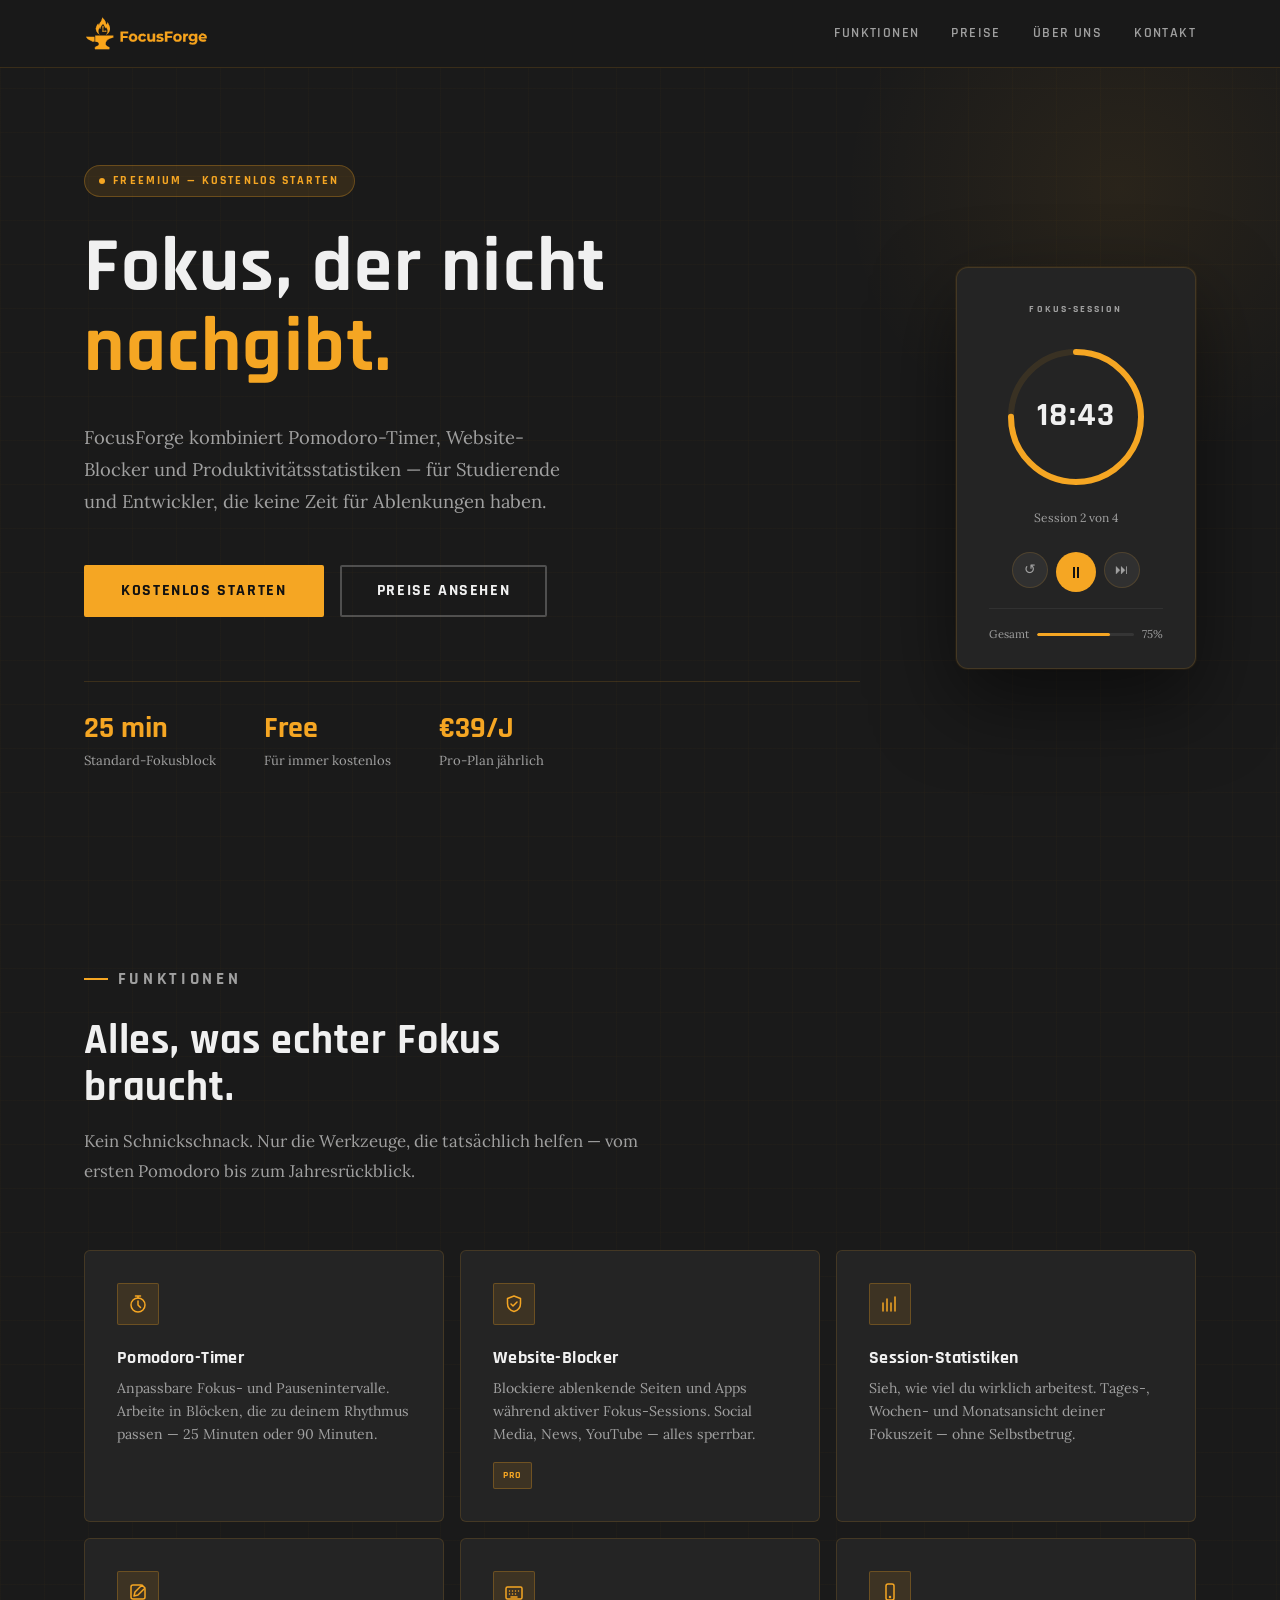
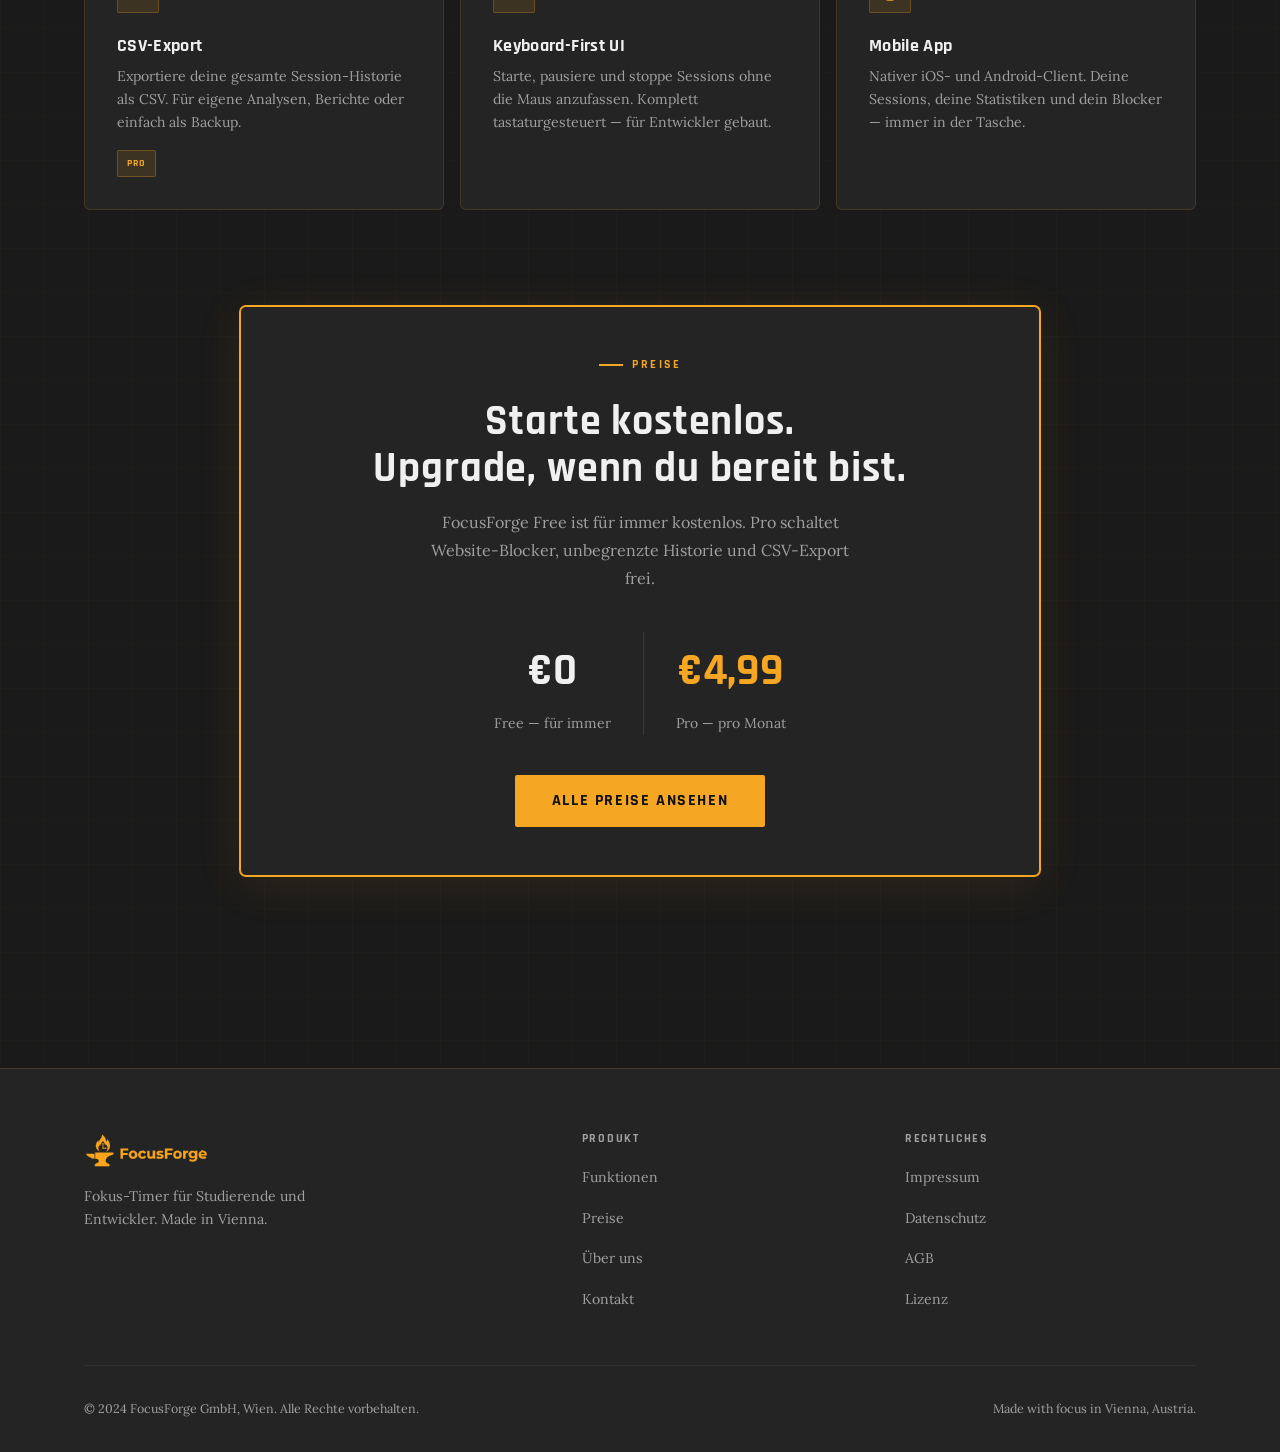
==== index.html @ 2fa8377b "Add contact page, license terms, and pricing page; implement main JavaScript functionality for navig" ====
<!DOCTYPE html>
<html lang="de">
<head>
  <meta charset="UTF-8">
  <meta name="viewport" content="width=device-width, initial-scale=1.0">
  <title>FocusForge — Fokus-Timer für Studierende &amp; Entwickler</title>
  <meta name="description" content="FocusForge ist der Pomodoro-Timer mit Website-Blocker für Studierende und Entwickler. Kostenlos starten, Pro ab €4,99/Monat.">
  <link rel="icon" href="assets/bildmarke.svg" type="image/svg+xml">
  <link rel="preconnect" href="https://fonts.googleapis.com">
  <link rel="preconnect" href="https://fonts.gstatic.com" crossorigin>
  <link href="https://fonts.googleapis.com/css2?family=Lora:ital,wght@0,400;0,600;1,400&family=Rajdhani:wght@400;500;600;700&display=swap" rel="stylesheet">
  <link rel="stylesheet" href="css/styles.css">
</head>
<body>

<a href="#main-content" class="skip-link">Zum Hauptinhalt springen</a>

<header class="site-header" role="banner">
  <div class="container">
    <nav class="nav-inner" aria-label="Hauptnavigation">
      <a href="index.html" class="logo" aria-label="FocusForge – Zur Startseite">
        <img src="assets/wortbildmarke.svg" class="logo-wortbild" alt="FocusForge">
      </a>
      <ul class="nav-links" role="list">
        <li><a href="#features">Funktionen</a></li>
        <li><a href="preise.html">Preise</a></li>
        <li><a href="about.html">Über uns</a></li>
        <li><a href="kontakt.html">Kontakt</a></li>
      </ul>
      <a href="preise.html" class="btn btn-primary btn-sm nav-cta" style="display:none;" aria-label="Preise ansehen">Preise</a>
      <button class="nav-toggle" aria-expanded="false" aria-controls="mobile-nav" aria-label="Menü öffnen">
        <span></span><span></span><span></span>
      </button>
    </nav>
  </div>
</header>

<nav class="nav-mobile" id="mobile-nav" aria-label="Mobile Navigation">
  <ul role="list">
    <li><a href="#features">Funktionen</a></li>
    <li><a href="preise.html">Preise</a></li>
    <li><a href="about.html">Über uns</a></li>
    <li><a href="kontakt.html">Kontakt</a></li>
    <li><a href="impressum.html">Impressum</a></li>
  </ul>
</nav>

<main id="main-content">

  <!-- ── HERO ───────────────────────────────────────── -->
  <section class="hero" aria-labelledby="hero-heading">
    <div class="container">
      <div class="hero-inner">
        <div class="hero-text">
          <div class="hero-pill fade-up">
            <span class="hero-pill-dot" aria-hidden="true"></span>
            Freemium — Kostenlos starten
          </div>
          <h1 id="hero-heading" class="hero-title fade-up delay-1">
            Fokus, der nicht<br><em>nachgibt.</em>
          </h1>
          <p class="hero-subtitle fade-up delay-2">
            FocusForge kombiniert Pomodoro-Timer, Website-Blocker und Produktivitätsstatistiken — für Studierende und Entwickler, die keine Zeit für Ablenkungen haben.
          </p>
          <div class="hero-ctas fade-up delay-3">
            <a href="preise.html" class="btn btn-primary btn-lg">Kostenlos starten</a>
            <a href="preise.html" class="btn btn-secondary btn-lg">Preise ansehen</a>
          </div>
          <div class="hero-stats fade-up delay-4" aria-label="Produktkennzahlen">
            <div>
              <span class="stat-value">25 min</span>
              <span class="stat-label">Standard-Fokusblock</span>
            </div>
            <div>
              <span class="stat-value">Free</span>
              <span class="stat-label">Für immer kostenlos</span>
            </div>
            <div>
              <span class="stat-value">€39/J</span>
              <span class="stat-label">Pro-Plan jährlich</span>
            </div>
          </div>
        </div>

        <!-- Timer mock -->
        <div class="hero-visual fade-up delay-2" aria-hidden="true">
          <div class="timer-card" role="presentation">
            <div class="timer-session-label">Fokus-Session</div>
            <div class="timer-ring-wrap">
              <svg class="timer-ring" viewBox="0 0 148 148" fill="none" xmlns="http://www.w3.org/2000/svg">
                <circle class="ring-track" cx="74" cy="74" r="65"/>
                <circle class="ring-progress" cx="74" cy="74" r="65"/>
              </svg>
              <div class="timer-time">18:43</div>
            </div>
            <div class="timer-meta">Session 2 von 4</div>
            <div class="timer-controls">
              <div class="timer-btn-mock-sm" title="Zurückspulen">↺</div>
              <div class="timer-btn-mock" title="Pause">⏸</div>
              <div class="timer-btn-mock-sm" title="Überspringen">⏭</div>
            </div>
            <div class="timer-bar">
              <span>Gesamt</span>
              <div class="timer-bar-track"><div class="timer-bar-fill"></div></div>
              <span>75%</span>
            </div>
          </div>
        </div>
      </div>
    </div>
  </section>

  <!-- ── FEATURES ────────────────────────────────────── -->
  <section id="features" aria-labelledby="features-heading">
    <div class="container">
      <div class="features-header">
        <p class="section-label">Funktionen</p>
        <h2 id="features-heading">Alles, was echter Fokus braucht.</h2>
        <p>Kein Schnickschnack. Nur die Werkzeuge, die tatsächlich helfen — vom ersten Pomodoro bis zum Jahresrückblick.</p>
      </div>
      <div class="features-grid">

        <article class="feature-card scroll-fade">
          <div class="feature-icon" aria-hidden="true">
            <svg width="20" height="20" viewBox="0 0 20 20" fill="none" stroke="currentColor" stroke-width="1.5" stroke-linecap="round" stroke-linejoin="round">
              <circle cx="10" cy="11" r="7"/><path d="M10 7v4l2.5 2.5"/><path d="M7.5 2h5M10 2v2"/>
            </svg>
          </div>
          <h3>Pomodoro-Timer</h3>
          <p>Anpassbare Fokus- und Pausenintervalle. Arbeite in Blöcken, die zu deinem Rhythmus passen — 25 Minuten oder 90 Minuten.</p>
        </article>

        <article class="feature-card scroll-fade">
          <div class="feature-icon" aria-hidden="true">
            <svg width="20" height="20" viewBox="0 0 20 20" fill="none" stroke="currentColor" stroke-width="1.5" stroke-linecap="round" stroke-linejoin="round">
              <path d="M10 2l6.5 2.5v5c0 4-3 7-6.5 8-3.5-1-6.5-4-6.5-8V4.5z"/><path d="M7 10l2 2 4-4"/>
            </svg>
          </div>
          <h3>Website-Blocker</h3>
          <p>Blockiere ablenkende Seiten und Apps während aktiver Fokus-Sessions. Social Media, News, YouTube — alles sperrbar.</p>
          <span class="badge">Pro</span>
        </article>

        <article class="feature-card scroll-fade">
          <div class="feature-icon" aria-hidden="true">
            <svg width="20" height="20" viewBox="0 0 20 20" fill="none" stroke="currentColor" stroke-width="1.5" stroke-linecap="round">
              <path d="M3 17V9M7 17V5M11 17V9M15 17V3"/>
            </svg>
          </div>
          <h3>Session-Statistiken</h3>
          <p>Sieh, wie viel du wirklich arbeitest. Tages-, Wochen- und Monatsansicht deiner Fokuszeit — ohne Selbstbetrug.</p>
        </article>

        <article class="feature-card scroll-fade">
          <div class="feature-icon" aria-hidden="true">
            <svg width="20" height="20" viewBox="0 0 20 20" fill="none" stroke="currentColor" stroke-width="1.5" stroke-linecap="round" stroke-linejoin="round">
              <path d="M13 3H5a2 2 0 00-2 2v10a2 2 0 002 2h10a2 2 0 002-2V7"/><path d="M14 3l3 3-7 7-4 1 1-4 7-7"/>
            </svg>
          </div>
          <h3>CSV-Export</h3>
          <p>Exportiere deine gesamte Session-Historie als CSV. Für eigene Analysen, Berichte oder einfach als Backup.</p>
          <span class="badge">Pro</span>
        </article>

        <article class="feature-card scroll-fade">
          <div class="feature-icon" aria-hidden="true">
            <svg width="20" height="20" viewBox="0 0 20 20" fill="none" stroke="currentColor" stroke-width="1.5" stroke-linecap="round" stroke-linejoin="round">
              <rect x="2" y="5" width="16" height="12" rx="1.5"/><path d="M5.5 9h.01M8.5 9h.01M11.5 9h.01M14.5 9h.01M5.5 12h.01M8.5 12h.01M11.5 12h.01M7 15h6"/>
            </svg>
          </div>
          <h3>Keyboard-First UI</h3>
          <p>Starte, pausiere und stoppe Sessions ohne die Maus anzufassen. Komplett tastaturgesteuert — für Entwickler gebaut.</p>
        </article>

        <article class="feature-card scroll-fade">
          <div class="feature-icon" aria-hidden="true">
            <svg width="20" height="20" viewBox="0 0 20 20" fill="none" stroke="currentColor" stroke-width="1.5" stroke-linecap="round">
              <rect x="6" y="2" width="8" height="16" rx="2"/><circle cx="10" cy="15" r="0.5" fill="currentColor"/>
            </svg>
          </div>
          <h3>Mobile App</h3>
          <p>Nativer iOS- und Android-Client. Deine Sessions, deine Statistiken und dein Blocker — immer in der Tasche.</p>
        </article>

      </div>
    </div>
  </section>

  <!-- ── PRICING TEASER ───────────────────────────────── -->
  <section aria-labelledby="pricing-teaser-heading" style="padding-top:0;">
    <div class="container">
      <div class="card card-accent" style="padding: 3rem 2rem; max-width: 800px; margin: 0 auto; text-align: center;">
        <p class="section-label" style="justify-content: center;">Preise</p>
        <h2 id="pricing-teaser-heading">Starte kostenlos.<br>Upgrade, wenn du bereit bist.</h2>
        <p class="text-muted mt-md" style="max-width: 440px; margin-left: auto; margin-right: auto;">
          FocusForge Free ist für immer kostenlos. Pro schaltet Website-Blocker, unbegrenzte Historie und CSV-Export frei.
        </p>
        <div style="display: flex; gap: 2rem; justify-content: center; flex-wrap: wrap; margin: 2.5rem 0;">
          <div>
            <span style="font-family: var(--font-heading); font-size: 2.8rem; font-weight: 700; color: var(--color-text);">€0</span>
            <div class="text-muted text-sm">Free — für immer</div>
          </div>
          <div style="width: 1px; background: var(--color-border);"></div>
          <div>
            <span style="font-family: var(--font-heading); font-size: 2.8rem; font-weight: 700; color: var(--color-accent);">€4,99</span>
            <div class="text-muted text-sm">Pro — pro Monat</div>
          </div>
        </div>
        <a href="preise.html" class="btn btn-primary btn-lg">Alle Preise ansehen</a>
      </div>
    </div>
  </section>

</main>

<footer class="site-footer" role="contentinfo">
  <div class="container">
    <div class="footer-grid">
      <div class="footer-brand">
        <a href="index.html" class="logo" aria-label="FocusForge – Zur Startseite">
          <img src="assets/wortbildmarke.svg" class="logo-wortbild" alt="FocusForge">
        </a>
        <p>Fokus-Timer für Studierende und Entwickler. Made in Vienna.</p>
      </div>
      <div class="footer-col">
        <h3>Produkt</h3>
        <ul>
          <li><a href="#features">Funktionen</a></li>
          <li><a href="preise.html">Preise</a></li>
          <li><a href="about.html">Über uns</a></li>
          <li><a href="kontakt.html">Kontakt</a></li>
        </ul>
      </div>
      <div class="footer-col">
        <h3>Rechtliches</h3>
        <ul>
          <li><a href="impressum.html">Impressum</a></li>
          <li><a href="datenschutz.html">Datenschutz</a></li>
          <li><a href="agb.html">AGB</a></li>
          <li><a href="lizenz.html">Lizenz</a></li>
        </ul>
      </div>
    </div>
    <div class="footer-bottom">
      <span>© 2024 FocusForge GmbH, Wien. Alle Rechte vorbehalten.</span>
      <span lang="en">Made with focus in Vienna, Austria.</span>
    </div>
  </div>
</footer>

<script src="js/main.js"></script>
</body>
</html>
---- css/styles.css ----
/* ========================================
   DESIGN TOKENS
   ======================================== */
:root {
  --color-bg: #1a1a1a;
  --color-surface: #242424;
  --color-surface-raised: #2c2c2c;
  --color-accent: #F5A623;
  --color-accent-dim: rgba(245, 166, 35, 0.12);
  --color-text: #F0F0F0;
  --color-text-muted: #A0A0A0;
  --color-focus: #F5A623;
  --color-border: rgba(245, 166, 35, 0.15);
  --color-border-subtle: rgba(255, 255, 255, 0.06);
  --color-error: #FF5252;
  --color-success: #4CAF50;

  --font-heading: 'Rajdhani', sans-serif;
  --font-body: 'Lora', serif;

  --space-xs: 0.25rem;
  --space-sm: 0.5rem;
  --space-md: 1rem;
  --space-lg: 1.5rem;
  --space-xl: 2rem;
  --space-2xl: 3rem;
  --space-3xl: 4rem;
  --space-4xl: 6rem;

  --radius-sm: 2px;
  --radius-md: 6px;
  --radius-lg: 12px;

  --transition: 0.2s ease;
  --max-width: 1160px;
  --header-height: 68px;
}

/* ========================================
   RESET
   ======================================== */
*, *::before, *::after { box-sizing: border-box; margin: 0; padding: 0; }
html { scroll-behavior: smooth; font-size: 16px; }

body {
  font-family: var(--font-body);
  background-color: var(--color-bg);
  color: var(--color-text);
  line-height: 1.75;
  min-height: 100vh;
  background-image:
    linear-gradient(rgba(245, 166, 35, 0.022) 1px, transparent 1px),
    linear-gradient(90deg, rgba(245, 166, 35, 0.022) 1px, transparent 1px);
  background-size: 44px 44px;
}

img { max-width: 100%; height: auto; display: block; }

a {
  color: var(--color-accent);
  text-decoration: underline;
  text-underline-offset: 3px;
  transition: opacity var(--transition);
}
a:hover { opacity: 0.8; }

ul, ol { padding-left: 1.4rem; }
li { margin-bottom: 0.3rem; }

/* ========================================
   SKIP LINK
   ======================================== */
.skip-link {
  position: absolute;
  top: -100%;
  left: 1rem;
  z-index: 9999;
  background: var(--color-accent);
  color: #1a1a1a;
  font-family: var(--font-heading);
  font-weight: 700;
  font-size: 0.95rem;
  letter-spacing: 0.05em;
  padding: 0.65rem 1.25rem;
  text-decoration: none;
  border-radius: 0 0 var(--radius-sm) var(--radius-sm);
  transition: top 0.2s;
}
.skip-link:focus { top: 0; }

/* ========================================
   FOCUS STYLES
   ======================================== */
:focus-visible {
  outline: none;
  box-shadow: 0 0 0 3px var(--color-focus);
  border-radius: var(--radius-sm);
}

/* ========================================
   TYPOGRAPHY
   ======================================== */
h1, h2, h3, h4, h5, h6 {
  font-family: var(--font-heading);
  font-weight: 700;
  line-height: 1.12;
  letter-spacing: 0.02em;
  color: var(--color-text);
}
h1 { font-size: clamp(2.2rem, 5.5vw, 4.2rem); }
h2 { font-size: clamp(1.6rem, 3.5vw, 2.6rem); }
h3 { font-size: clamp(1.15rem, 2vw, 1.6rem); }
h4 { font-size: 1.15rem; }

p { margin-bottom: 1rem; }
p:last-child { margin-bottom: 0; }

strong { color: var(--color-text); font-weight: 600; }

/* ========================================
   LAYOUT
   ======================================== */
.container {
  width: 100%;
  max-width: var(--max-width);
  margin: 0 auto;
  padding: 0 var(--space-lg);
}
section { padding: var(--space-4xl) 0; }

/* ========================================
   HEADER / NAV
   ======================================== */
.site-header {
  position: sticky;
  top: 0;
  z-index: 200;
  height: var(--header-height);
  background: rgba(26, 26, 26, 0.96);
  backdrop-filter: blur(12px);
  -webkit-backdrop-filter: blur(12px);
  border-bottom: 1px solid var(--color-border);
  display: flex;
  align-items: center;
}

.nav-inner {
  display: flex;
  align-items: center;
  justify-content: space-between;
  width: 100%;
}

.logo {
  display: flex;
  align-items: center;
  gap: 0.55rem;
  text-decoration: none;
  flex-shrink: 0;
}
.logo-icon { width: 36px; height: 36px; flex-shrink: 0; }
.logo-wortbild { height: 36px; width: auto; display: block; flex-shrink: 0; }
.logo-wordmark {
  font-family: var(--font-heading);
  font-weight: 700;
  font-size: 1.35rem;
  letter-spacing: 0.09em;
  text-transform: uppercase;
  color: var(--color-text);
  transition: color var(--transition);
}
.logo:hover .logo-wordmark { color: var(--color-accent); }

.nav-links {
  display: none;
  list-style: none;
  align-items: center;
  gap: var(--space-xl);
  padding: 0;
}
.nav-links a {
  font-family: var(--font-heading);
  font-weight: 600;
  font-size: 0.88rem;
  letter-spacing: 0.1em;
  text-transform: uppercase;
  color: var(--color-text-muted);
  text-decoration: none;
  transition: color var(--transition);
  position: relative;
  padding: 0.2rem 0;
}
.nav-links a::after {
  content: '';
  position: absolute;
  bottom: -2px; left: 0;
  width: 0; height: 2px;
  background: var(--color-accent);
  transition: width var(--transition);
}
.nav-links a:hover,
.nav-links a[aria-current="page"] { color: var(--color-accent); }
.nav-links a:hover::after,
.nav-links a[aria-current="page"]::after { width: 100%; }

.nav-cta { margin-left: var(--space-md); }

.nav-toggle {
  display: flex;
  flex-direction: column;
  gap: 5px;
  background: none;
  border: none;
  cursor: pointer;
  padding: 0.5rem;
}
.nav-toggle span {
  display: block;
  width: 22px; height: 2px;
  background: var(--color-text);
  transition: transform var(--transition), opacity var(--transition);
}
.nav-toggle[aria-expanded="true"] span:nth-child(1) { transform: translateY(7px) rotate(45deg); }
.nav-toggle[aria-expanded="true"] span:nth-child(2) { opacity: 0; }
.nav-toggle[aria-expanded="true"] span:nth-child(3) { transform: translateY(-7px) rotate(-45deg); }

.nav-mobile {
  display: none;
  position: fixed;
  top: var(--header-height); left: 0; right: 0;
  background: var(--color-surface);
  border-bottom: 1px solid var(--color-border);
  z-index: 199;
  padding: var(--space-lg);
}
.nav-mobile.is-open { display: block; }
.nav-mobile ul { list-style: none; padding: 0; }
.nav-mobile a {
  font-family: var(--font-heading);
  font-weight: 600;
  font-size: 1.1rem;
  letter-spacing: 0.1em;
  text-transform: uppercase;
  color: var(--color-text-muted);
  text-decoration: none;
  display: block;
  padding: 0.75rem 0;
  border-bottom: 1px solid var(--color-border-subtle);
  transition: color var(--transition);
}
.nav-mobile a:hover,
.nav-mobile a[aria-current="page"] { color: var(--color-accent); }

@media (min-width: 768px) {
  .nav-links { display: flex; }
  .nav-toggle { display: none; }
}

/* ========================================
   BUTTONS
   ======================================== */
.btn {
  display: inline-flex;
  align-items: center;
  justify-content: center;
  gap: 0.45rem;
  font-family: var(--font-heading);
  font-weight: 700;
  font-size: 0.9rem;
  letter-spacing: 0.1em;
  text-transform: uppercase;
  text-decoration: none;
  padding: 0.75rem 1.6rem;
  border-radius: var(--radius-sm);
  border: 2px solid transparent;
  cursor: pointer;
  transition: all var(--transition);
  white-space: nowrap;
  line-height: 1;
}

.btn-primary {
  background: var(--color-accent);
  color: #111;
  border-color: var(--color-accent);
}
.btn-primary:hover {
  background: #fdb93a;
  border-color: #fdb93a;
  color: #111;
  opacity: 1;
  transform: translateY(-1px);
  box-shadow: 0 6px 24px rgba(245, 166, 35, 0.35);
}

.btn-secondary {
  background: transparent;
  color: var(--color-text);
  border-color: rgba(240, 240, 240, 0.25);
}
.btn-secondary:hover {
  border-color: var(--color-accent);
  color: var(--color-accent);
  opacity: 1;
  transform: translateY(-1px);
}

.btn-ghost {
  background: transparent;
  color: var(--color-accent);
  border-color: var(--color-accent);
}
.btn-ghost:hover {
  background: var(--color-accent);
  color: #111;
  opacity: 1;
}

.btn-sm { padding: 0.5rem 1rem; font-size: 0.8rem; }
.btn-lg { padding: 1rem 2.2rem; font-size: 1rem; }

.btn:disabled { opacity: 0.45; cursor: not-allowed; transform: none !important; box-shadow: none !important; }

/* ========================================
   CARDS
   ======================================== */
.card {
  background: var(--color-surface);
  border: 1px solid var(--color-border);
  border-radius: var(--radius-md);
  padding: var(--space-xl);
}
.card-accent {
  border-color: var(--color-accent);
  box-shadow: 0 0 0 1px var(--color-accent), 0 8px 48px rgba(245, 166, 35, 0.1);
}

/* ========================================
   SECTION LABEL
   ======================================== */
.section-label {
  font-family: var(--font-heading);
  font-size: 0.72rem;
  font-weight: 700;
  letter-spacing: 0.22em;
  text-transform: uppercase;
  color: var(--color-accent);
  display: flex;
  align-items: center;
  gap: 0.6rem;
  margin-bottom: var(--space-lg);
}
.section-label::before {
  content: '';
  display: inline-block;
  width: 24px; height: 2px;
  background: var(--color-accent);
  flex-shrink: 0;
}

/* ========================================
   FORMS
   ======================================== */
.form-group { margin-bottom: var(--space-lg); }

.form-label {
  display: block;
  font-family: var(--font-heading);
  font-weight: 600;
  font-size: 0.82rem;
  letter-spacing: 0.09em;
  text-transform: uppercase;
  color: var(--color-text-muted);
  margin-bottom: var(--space-sm);
}
.form-label .req { color: var(--color-accent); margin-left: 2px; }

.form-control {
  width: 100%;
  background: var(--color-surface);
  border: 1px solid rgba(255, 255, 255, 0.12);
  border-radius: var(--radius-sm);
  padding: 0.7rem 1rem;
  color: var(--color-text);
  font-family: var(--font-body);
  font-size: 1rem;
  transition: border-color var(--transition), box-shadow var(--transition);
}
.form-control:focus {
  outline: none;
  border-color: var(--color-accent);
  box-shadow: 0 0 0 3px rgba(245, 166, 35, 0.2);
}
.form-control::placeholder { color: var(--color-text-muted); opacity: 0.6; }
.form-control[aria-invalid="true"] {
  border-color: var(--color-error);
  box-shadow: 0 0 0 3px rgba(255, 82, 82, 0.18);
}
textarea.form-control { resize: vertical; min-height: 130px; }

.form-error {
  color: var(--color-error);
  font-size: 0.83rem;
  margin-top: 0.3rem;
  display: none;
}
.form-error.visible { display: block; }
.form-hint { color: var(--color-text-muted); font-size: 0.83rem; margin-top: 0.3rem; }

.checkbox-group {
  display: flex;
  align-items: flex-start;
  gap: 0.75rem;
  margin-bottom: var(--space-lg);
}
.checkbox-group input[type="checkbox"] {
  width: 18px; height: 18px;
  min-width: 18px; margin-top: 3px;
  accent-color: var(--color-accent);
  cursor: pointer;
}
.checkbox-label {
  font-size: 0.9rem;
  color: var(--color-text-muted);
  line-height: 1.55;
  cursor: pointer;
}
.checkbox-label a { color: var(--color-accent); }

/* ========================================
   BADGE
   ======================================== */
.badge {
  display: inline-block;
  font-family: var(--font-heading);
  font-size: 0.65rem;
  font-weight: 700;
  letter-spacing: 0.12em;
  text-transform: uppercase;
  padding: 0.2rem 0.55rem;
  border-radius: var(--radius-sm);
  background: var(--color-accent-dim);
  color: var(--color-accent);
  border: 1px solid rgba(245, 166, 35, 0.28);
}

/* ========================================
   PROSE (legal pages)
   ======================================== */
.prose { max-width: 760px; }
.prose h2 {
  margin-top: var(--space-3xl);
  margin-bottom: var(--space-lg);
  padding-top: var(--space-xl);
  border-top: 1px solid var(--color-border);
  font-size: clamp(1.3rem, 3vw, 2rem);
}
.prose h2:first-child { border-top: none; padding-top: 0; margin-top: 0; }
.prose h3 { margin-top: var(--space-2xl); margin-bottom: var(--space-md); font-size: 1.2rem; }
.prose h4 { margin-top: var(--space-xl); margin-bottom: var(--space-sm); font-size: 1rem; }
.prose ul, .prose ol { margin-bottom: var(--space-md); }
.prose li { margin-bottom: 0.4rem; }
.prose p { color: var(--color-text-muted); }
.prose p strong, .prose li strong { color: var(--color-text); }

/* ========================================
   TABLE
   ======================================== */
.table-wrapper {
  overflow-x: auto;
  border-radius: var(--radius-md);
  border: 1px solid var(--color-border);
  margin: var(--space-xl) 0;
}
table { width: 100%; border-collapse: collapse; font-size: 0.9rem; }
th {
  font-family: var(--font-heading);
  font-size: 0.72rem;
  font-weight: 700;
  letter-spacing: 0.12em;
  text-transform: uppercase;
  color: var(--color-text-muted);
  background: var(--color-surface);
  padding: 0.7rem 1rem;
  text-align: left;
  border-bottom: 1px solid var(--color-border);
}
td {
  padding: 0.7rem 1rem;
  border-bottom: 1px solid var(--color-border-subtle);
  color: var(--color-text-muted);
  vertical-align: top;
}
tr:last-child td { border-bottom: none; }
td strong { color: var(--color-text); }

/* ========================================
   FOOTER
   ======================================== */
.site-footer {
  border-top: 1px solid var(--color-border);
  background: var(--color-surface);
  padding: var(--space-3xl) 0 var(--space-xl);
  margin-top: var(--space-4xl);
}
.footer-grid {
  display: grid;
  grid-template-columns: 1fr;
  gap: var(--space-xl);
  margin-bottom: var(--space-2xl);
}
@media (min-width: 640px) {
  .footer-grid { grid-template-columns: 1.6fr 1fr 1fr; }
}
.footer-brand .logo { margin-bottom: var(--space-md); }
.footer-brand p { color: var(--color-text-muted); font-size: 0.88rem; max-width: 260px; line-height: 1.6; }
.footer-col h3 {
  font-family: var(--font-heading);
  font-size: 0.72rem;
  font-weight: 700;
  letter-spacing: 0.15em;
  text-transform: uppercase;
  color: var(--color-text-muted);
  margin-bottom: var(--space-md);
}
.footer-col ul { list-style: none; padding: 0; display: flex; flex-direction: column; gap: var(--space-sm); }
.footer-col ul a {
  color: var(--color-text-muted);
  font-size: 0.88rem;
  text-decoration: none;
  transition: color var(--transition);
}
.footer-col ul a:hover { color: var(--color-accent); }
.footer-bottom {
  display: flex;
  flex-direction: column;
  gap: var(--space-sm);
  padding-top: var(--space-xl);
  border-top: 1px solid var(--color-border-subtle);
  font-size: 0.78rem;
  color: var(--color-text-muted);
}
@media (min-width: 640px) {
  .footer-bottom { flex-direction: row; justify-content: space-between; align-items: center; }
}

/* ========================================
   PAGE HERO (inner pages)
   ======================================== */
.page-hero {
  padding: var(--space-3xl) 0 var(--space-2xl);
  border-bottom: 1px solid var(--color-border);
  margin-bottom: var(--space-3xl);
}
.page-hero h1 { margin-bottom: var(--space-md); }
.page-hero p { color: var(--color-text-muted); font-size: 1.05rem; max-width: 580px; }

/* ========================================
   UTILITIES
   ======================================== */
.text-accent  { color: var(--color-accent); }
.text-muted   { color: var(--color-text-muted); }
.text-center  { text-align: center; }
.text-sm      { font-size: 0.875rem; }
.text-xs      { font-size: 0.78rem; }
.fw-bold      { font-weight: 700; }

.mt-sm  { margin-top: var(--space-sm); }
.mt-md  { margin-top: var(--space-md); }
.mt-lg  { margin-top: var(--space-lg); }
.mt-xl  { margin-top: var(--space-xl); }
.mt-2xl { margin-top: var(--space-2xl); }

.mb-sm  { margin-bottom: var(--space-sm); }
.mb-md  { margin-bottom: var(--space-md); }
.mb-lg  { margin-bottom: var(--space-lg); }
.mb-xl  { margin-bottom: var(--space-xl); }
.mb-2xl { margin-bottom: var(--space-2xl); }

.divider { border: none; border-top: 1px solid var(--color-border); margin: var(--space-2xl) 0; }

.sr-only {
  position: absolute; width: 1px; height: 1px;
  padding: 0; margin: -1px; overflow: hidden;
  clip: rect(0,0,0,0); white-space: nowrap; border: 0;
}

.highlight-box {
  background: var(--color-accent-dim);
  border: 1px solid rgba(245, 166, 35, 0.25);
  border-radius: var(--radius-md);
  padding: var(--space-lg) var(--space-xl);
  margin: var(--space-xl) 0;
}

/* ========================================
   ANIMATIONS
   ======================================== */
@keyframes fadeUp {
  from { opacity: 0; transform: translateY(18px); }
  to   { opacity: 1; transform: translateY(0); }
}
@keyframes glow-pulse {
  0%, 100% { box-shadow: 0 0 0 3px rgba(245, 166, 35, 0.25); }
  50%       { box-shadow: 0 0 0 6px rgba(245, 166, 35, 0.08); }
}
@keyframes tick {
  0%, 100% { opacity: 1; }
  50%       { opacity: 0.6; }
}

.fade-up { animation: fadeUp 0.6s ease both; }
.delay-1 { animation-delay: 0.1s; }
.delay-2 { animation-delay: 0.2s; }
.delay-3 { animation-delay: 0.3s; }
.delay-4 { animation-delay: 0.4s; }

/* ========================================
   HERO (index)
   ======================================== */
.hero {
  padding: var(--space-4xl) 0;
  position: relative;
  overflow: hidden;
}
.hero::before {
  content: '';
  position: absolute;
  top: -160px; right: -120px;
  width: 560px; height: 560px;
  background: radial-gradient(circle, rgba(245, 166, 35, 0.07) 0%, transparent 70%);
  pointer-events: none;
}

.hero-inner {
  display: grid;
  grid-template-columns: 1fr;
  gap: var(--space-3xl);
  align-items: center;
}
@media (min-width: 900px) {
  .hero-inner { grid-template-columns: 1fr auto; gap: var(--space-4xl); }
}

.hero-pill {
  display: inline-flex;
  align-items: center;
  gap: 0.5rem;
  font-family: var(--font-heading);
  font-size: 0.72rem;
  font-weight: 700;
  letter-spacing: 0.18em;
  text-transform: uppercase;
  color: var(--color-accent);
  background: var(--color-accent-dim);
  border: 1px solid rgba(245, 166, 35, 0.28);
  padding: 0.3rem 0.9rem;
  border-radius: 100px;
  margin-bottom: var(--space-xl);
}
.hero-pill-dot {
  width: 6px; height: 6px;
  border-radius: 50%;
  background: var(--color-accent);
  animation: tick 2s ease infinite;
}

.hero-title {
  font-size: clamp(2.4rem, 6vw, 4.8rem);
  line-height: 1.04;
  margin-bottom: var(--space-xl);
  max-width: 720px;
}
.hero-title em { font-style: normal; color: var(--color-accent); }

.hero-subtitle {
  font-size: clamp(1rem, 1.8vw, 1.15rem);
  color: var(--color-text-muted);
  max-width: 480px;
  margin-bottom: var(--space-2xl);
  line-height: 1.75;
}

.hero-ctas {
  display: flex;
  flex-wrap: wrap;
  gap: var(--space-md);
  margin-bottom: var(--space-3xl);
}

.hero-stats {
  display: flex;
  flex-wrap: wrap;
  gap: var(--space-2xl);
  padding-top: var(--space-xl);
  border-top: 1px solid var(--color-border);
}
.stat-value {
  font-family: var(--font-heading);
  font-size: 1.9rem;
  font-weight: 700;
  color: var(--color-accent);
  display: block;
  line-height: 1;
}
.stat-label { font-size: 0.82rem; color: var(--color-text-muted); margin-top: 0.2rem; }

/* Timer mock */
.hero-visual { flex-shrink: 0; }

.timer-card {
  background: var(--color-surface);
  border: 1px solid var(--color-border);
  border-radius: var(--radius-lg);
  padding: var(--space-xl) var(--space-xl) var(--space-lg);
  width: 240px;
  box-shadow: 0 32px 80px rgba(0, 0, 0, 0.5), 0 0 0 1px rgba(245,166,35,0.08);
  animation: glow-pulse 4s ease infinite;
}
.timer-session-label {
  font-family: var(--font-heading);
  font-size: 0.65rem;
  font-weight: 700;
  letter-spacing: 0.2em;
  text-transform: uppercase;
  color: var(--color-text-muted);
  text-align: center;
  margin-bottom: var(--space-lg);
}
.timer-ring-wrap {
  position: relative;
  width: 148px; height: 148px;
  margin: 0 auto var(--space-md);
  display: flex;
  align-items: center;
  justify-content: center;
}
.timer-ring {
  position: absolute;
  top: 0; left: 0;
  width: 100%; height: 100%;
  transform: rotate(-90deg);
}
.ring-track {
  fill: none;
  stroke: rgba(245, 166, 35, 0.1);
  stroke-width: 6;
}
.ring-progress {
  fill: none;
  stroke: var(--color-accent);
  stroke-width: 6;
  stroke-linecap: round;
  stroke-dasharray: 408;
  stroke-dashoffset: 102;
}
.timer-time {
  font-family: var(--font-heading);
  font-size: 2.1rem;
  font-weight: 700;
  color: var(--color-text);
  letter-spacing: 0.04em;
  position: relative;
  z-index: 1;
}
.timer-meta {
  text-align: center;
  font-size: 0.75rem;
  color: var(--color-text-muted);
  margin-bottom: var(--space-lg);
}
.timer-controls {
  display: flex;
  gap: var(--space-sm);
  justify-content: center;
}
.timer-btn-mock {
  background: var(--color-accent);
  color: #111;
  border-radius: 50%;
  width: 40px; height: 40px;
  display: flex;
  align-items: center;
  justify-content: center;
  font-size: 1rem;
  cursor: default;
}
.timer-btn-mock-sm {
  background: rgba(255,255,255,0.06);
  border: 1px solid var(--color-border);
  color: var(--color-text-muted);
  border-radius: 50%;
  width: 36px; height: 36px;
  display: flex;
  align-items: center;
  justify-content: center;
  font-size: 0.85rem;
  cursor: default;
}
.timer-bar {
  margin-top: var(--space-md);
  padding-top: var(--space-md);
  border-top: 1px solid var(--color-border-subtle);
  display: flex;
  align-items: center;
  gap: var(--space-sm);
  font-size: 0.7rem;
  color: var(--color-text-muted);
}
.timer-bar-track {
  flex: 1;
  height: 3px;
  background: rgba(255,255,255,0.08);
  border-radius: 2px;
  overflow: hidden;
}
.timer-bar-fill {
  height: 100%;
  width: 75%;
  background: var(--color-accent);
  border-radius: 2px;
}

/* ========================================
   FEATURES SECTION
   ======================================== */
.features-header {
  max-width: 560px;
  margin-bottom: var(--space-3xl);
}
.features-header h2 { margin-bottom: var(--space-md); }
.features-header p { color: var(--color-text-muted); font-size: 1.05rem; }

.features-grid {
  display: grid;
  grid-template-columns: 1fr;
  gap: var(--space-md);
}
@media (min-width: 640px) { .features-grid { grid-template-columns: 1fr 1fr; } }
@media (min-width: 1024px) { .features-grid { grid-template-columns: repeat(3, 1fr); } }

.feature-card {
  background: var(--color-surface);
  border: 1px solid var(--color-border);
  border-radius: var(--radius-md);
  padding: var(--space-xl);
  transition: border-color var(--transition), transform var(--transition);
}
.feature-card:hover { border-color: rgba(245,166,35,0.4); transform: translateY(-2px); }
.feature-icon {
  width: 42px; height: 42px;
  background: var(--color-accent-dim);
  border: 1px solid rgba(245,166,35,0.25);
  border-radius: var(--radius-sm);
  display: flex;
  align-items: center;
  justify-content: center;
  margin-bottom: var(--space-lg);
  color: var(--color-accent);
}
.feature-card h3 { font-size: 1.1rem; margin-bottom: var(--space-sm); }
.feature-card p { color: var(--color-text-muted); font-size: 0.88rem; line-height: 1.65; margin: 0; }
.feature-card .badge { margin-top: var(--space-md); }

/* ========================================
   PRICING PAGE / TEASER
   ======================================== */
.pricing-grid {
  display: grid;
  grid-template-columns: 1fr;
  gap: var(--space-lg);
  margin: var(--space-2xl) 0;
}
@media (min-width: 720px) { .pricing-grid { grid-template-columns: 1fr 1fr; } }

.pricing-card {
  background: var(--color-surface);
  border: 1px solid var(--color-border);
  border-radius: var(--radius-md);
  padding: var(--space-2xl);
  display: flex;
  flex-direction: column;
  position: relative;
}
.pricing-card.featured {
  border-color: var(--color-accent);
  box-shadow: 0 0 0 1px var(--color-accent), 0 16px 56px rgba(245,166,35,0.13);
}
.pricing-badge-top {
  position: absolute;
  top: -1px; left: 50%;
  transform: translateX(-50%);
  background: var(--color-accent);
  color: #111;
  font-family: var(--font-heading);
  font-size: 0.65rem;
  font-weight: 700;
  letter-spacing: 0.14em;
  text-transform: uppercase;
  padding: 0.22rem 0.7rem;
  border-radius: 0 0 var(--radius-sm) var(--radius-sm);
  white-space: nowrap;
}
.pricing-tier {
  font-family: var(--font-heading);
  font-size: 0.75rem;
  font-weight: 700;
  letter-spacing: 0.18em;
  text-transform: uppercase;
  color: var(--color-text-muted);
  margin-bottom: var(--space-md);
}
.pricing-price {
  font-family: var(--font-heading);
  font-size: 3.2rem;
  font-weight: 700;
  color: var(--color-text);
  line-height: 1;
  margin-bottom: 0.3rem;
}
.pricing-price .currency { font-size: 1.5rem; vertical-align: super; line-height: 0; }
.pricing-price .period { font-size: 1rem; color: var(--color-text-muted); font-weight: 400; }
.pricing-price.is-accent { color: var(--color-accent); }
.pricing-alt { font-size: 0.83rem; color: var(--color-text-muted); margin-bottom: var(--space-xl); }
.pricing-divider {
  border: none;
  border-top: 1px solid var(--color-border);
  margin: var(--space-xl) 0;
}
.pricing-features-list {
  list-style: none; padding: 0;
  flex: 1;
  margin-bottom: var(--space-xl);
}
.pricing-features-list li {
  display: flex;
  align-items: flex-start;
  gap: 0.6rem;
  padding: 0.55rem 0;
  font-size: 0.9rem;
  border-bottom: 1px solid var(--color-border-subtle);
  color: var(--color-text-muted);
}
.pricing-features-list li:last-child { border-bottom: none; }
.pricing-features-list li.included { color: var(--color-text); }
.pf-check { color: var(--color-accent); flex-shrink: 0; font-size: 0.9rem; margin-top: 2px; }
.pf-dash  { color: rgba(255,255,255,0.18); flex-shrink: 0; margin-top: 2px; }

/* Checkout section on pricing page */
.checkout-section {
  background: var(--color-surface);
  border: 1px solid var(--color-border);
  border-radius: var(--radius-lg);
  padding: var(--space-2xl);
  margin-top: var(--space-3xl);
  max-width: 560px;
}
.checkout-section h2 { font-size: 1.6rem; margin-bottom: var(--space-sm); }
.checkout-section .plan-summary {
  background: var(--color-accent-dim);
  border: 1px solid rgba(245,166,35,0.2);
  border-radius: var(--radius-sm);
  padding: var(--space-md) var(--space-lg);
  margin: var(--space-lg) 0;
  display: flex;
  justify-content: space-between;
  align-items: center;
}
.checkout-section .plan-name {
  font-family: var(--font-heading);
  font-weight: 700;
  font-size: 1rem;
  letter-spacing: 0.05em;
}
.checkout-section .plan-price {
  font-family: var(--font-heading);
  font-weight: 700;
  font-size: 1.1rem;
  color: var(--color-accent);
}

/* ========================================
   ABOUT PAGE
   ======================================== */
.founders-grid {
  display: grid;
  grid-template-columns: repeat(auto-fit, minmax(200px, 1fr));
  gap: var(--space-lg);
  margin: var(--space-2xl) 0;
}
.founder-card {
  background: var(--color-surface);
  border: 1px solid var(--color-border);
  border-radius: var(--radius-md);
  padding: var(--space-xl);
  text-align: center;
}
.founder-avatar {
  width: 72px; height: 72px;
  border-radius: 50%;
  background: var(--color-accent-dim);
  border: 2px solid rgba(245,166,35,0.3);
  display: flex;
  align-items: center;
  justify-content: center;
  margin: 0 auto var(--space-md);
  font-family: var(--font-heading);
  font-size: 1.6rem;
  font-weight: 700;
  color: var(--color-accent);
}
.founder-card h3 { font-size: 1rem; margin-bottom: 0.2rem; }
.founder-card p { font-size: 0.83rem; color: var(--color-text-muted); margin: 0; }

.brand-marks-grid {
  display: grid;
  grid-template-columns: 1fr;
  gap: var(--space-xl);
  margin: var(--space-2xl) 0;
}
@media (min-width: 768px) { .brand-marks-grid { grid-template-columns: repeat(3, 1fr); } }

.brand-mark-card {
  background: var(--color-surface);
  border: 1px solid var(--color-border);
  border-radius: var(--radius-md);
  overflow: hidden;
}
.brand-mark-display {
  background: #111;
  display: flex;
  align-items: center;
  justify-content: center;
  padding: var(--space-3xl) var(--space-xl);
  border-bottom: 1px solid var(--color-border);
  min-height: 180px;
}
.brand-mark-info { padding: var(--space-xl); }
.brand-mark-info h3 { font-size: 1rem; margin-bottom: var(--space-sm); }
.brand-mark-info p { font-size: 0.85rem; color: var(--color-text-muted); line-height: 1.6; margin: 0; }

/* Inline wordmark for brand mark display */
.bm-wordmark {
  display: flex;
  align-items: center;
  gap: 0.5rem;
}
.bm-wordmark-text {
  font-family: var(--font-heading);
  font-size: 1.4rem;
  font-weight: 700;
  letter-spacing: 0.1em;
  text-transform: uppercase;
  color: var(--color-accent);
}

/* ========================================
   CONTACT PAGE
   ======================================== */
.contact-layout {
  display: grid;
  grid-template-columns: 1fr;
  gap: var(--space-3xl);
}
@media (min-width: 768px) { .contact-layout { grid-template-columns: 1fr 1.4fr; } }

.contact-info h2 { font-size: 1.6rem; margin-bottom: var(--space-md); }
.contact-info p { color: var(--color-text-muted); font-size: 0.95rem; }
.contact-detail {
  display: flex;
  align-items: flex-start;
  gap: var(--space-md);
  margin-bottom: var(--space-lg);
}
.contact-detail-icon {
  width: 38px; height: 38px;
  background: var(--color-accent-dim);
  border: 1px solid rgba(245,166,35,0.2);
  border-radius: var(--radius-sm);
  display: flex; align-items: center; justify-content: center;
  color: var(--color-accent);
  flex-shrink: 0;
}
.contact-detail-text strong { display: block; font-family: var(--font-heading); font-size: 0.75rem; letter-spacing: 0.12em; text-transform: uppercase; color: var(--color-text-muted); margin-bottom: 0.2rem; }
.contact-detail-text span { font-size: 0.92rem; color: var(--color-text); }

/* ========================================
   CHECKOUT SUCCESS
   ======================================== */
.success-page {
  display: flex;
  flex-direction: column;
  align-items: center;
  justify-content: center;
  text-align: center;
  padding: var(--space-4xl) 0;
  min-height: 60vh;
}
.success-icon {
  width: 76px; height: 76px;
  background: rgba(76, 175, 80, 0.1);
  border: 2px solid var(--color-success);
  border-radius: 50%;
  display: flex; align-items: center; justify-content: center;
  margin: 0 auto var(--space-xl);
  font-size: 2rem;
  color: var(--color-success);
}
.success-page h1 { font-size: clamp(1.8rem, 4vw, 2.8rem); margin-bottom: var(--space-md); }
.success-page p { color: var(--color-text-muted); max-width: 480px; }

/* ========================================
   IMPRESSUM / LEGAL SPECIFIC
   ======================================== */
.info-grid {
  display: grid;
  grid-template-columns: 1fr;
  gap: var(--space-sm);
  margin: var(--space-lg) 0;
}
@media (min-width: 640px) { .info-grid { grid-template-columns: 180px 1fr; } }
.info-row { display: contents; }
.info-key {
  font-family: var(--font-heading);
  font-size: 0.78rem;
  font-weight: 700;
  letter-spacing: 0.1em;
  text-transform: uppercase;
  color: var(--color-text-muted);
  padding: 0.4rem 0;
}
.info-val { color: var(--color-text); padding: 0.4rem 0; font-size: 0.92rem; }

.media-table th, .media-table td { font-size: 0.82rem; }

/* AI disclosure label */
.ai-label {
  display: inline-flex;
  align-items: center;
  gap: 0.3rem;
  font-family: var(--font-heading);
  font-size: 0.62rem;
  font-weight: 700;
  letter-spacing: 0.1em;
  text-transform: uppercase;
  color: var(--color-text-muted);
  background: rgba(255,255,255,0.04);
  border: 1px solid rgba(255,255,255,0.1);
  padding: 0.15rem 0.4rem;
  border-radius: var(--radius-sm);
}

/* ========================================
   RESPONSIVE ADJUSTMENTS
   ======================================== */
@media (max-width: 480px) {
  section { padding: var(--space-3xl) 0; }
  .hero { padding: var(--space-3xl) 0; }
  h1 { font-size: 2rem; }
}
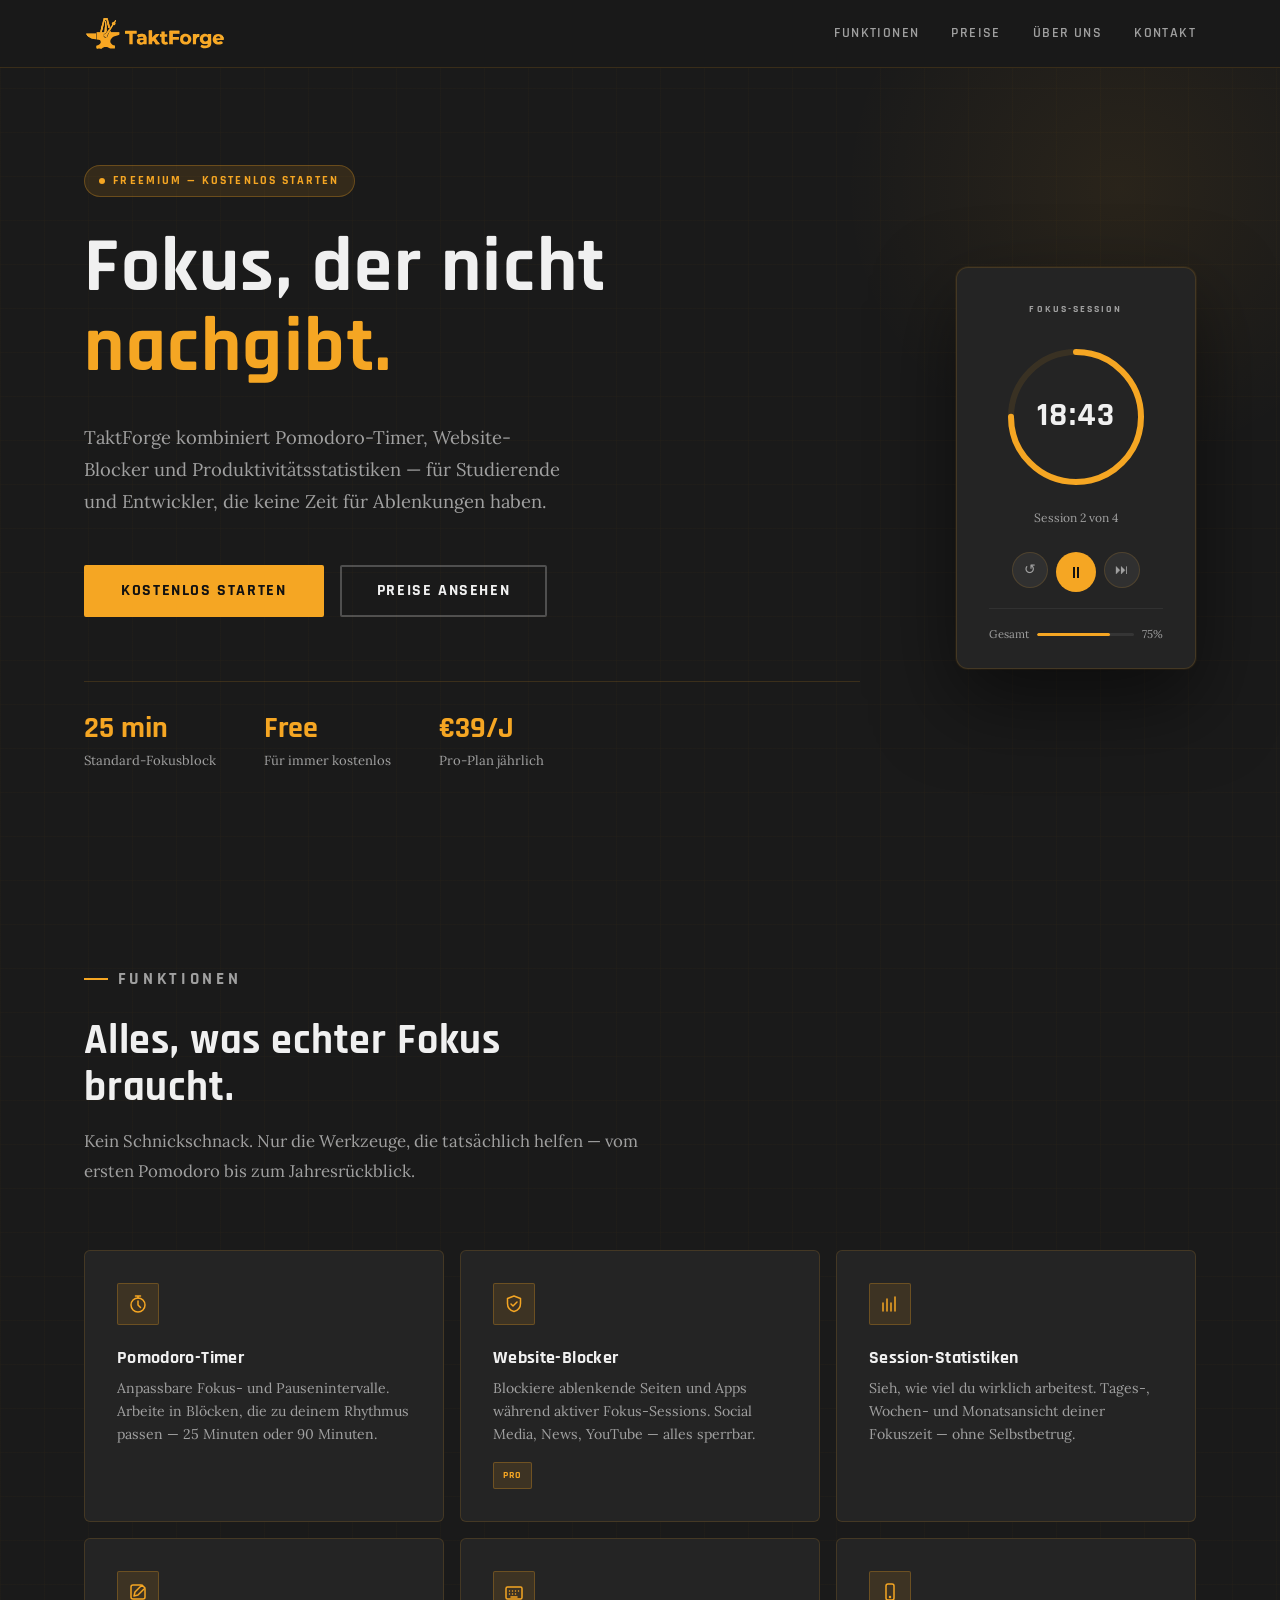
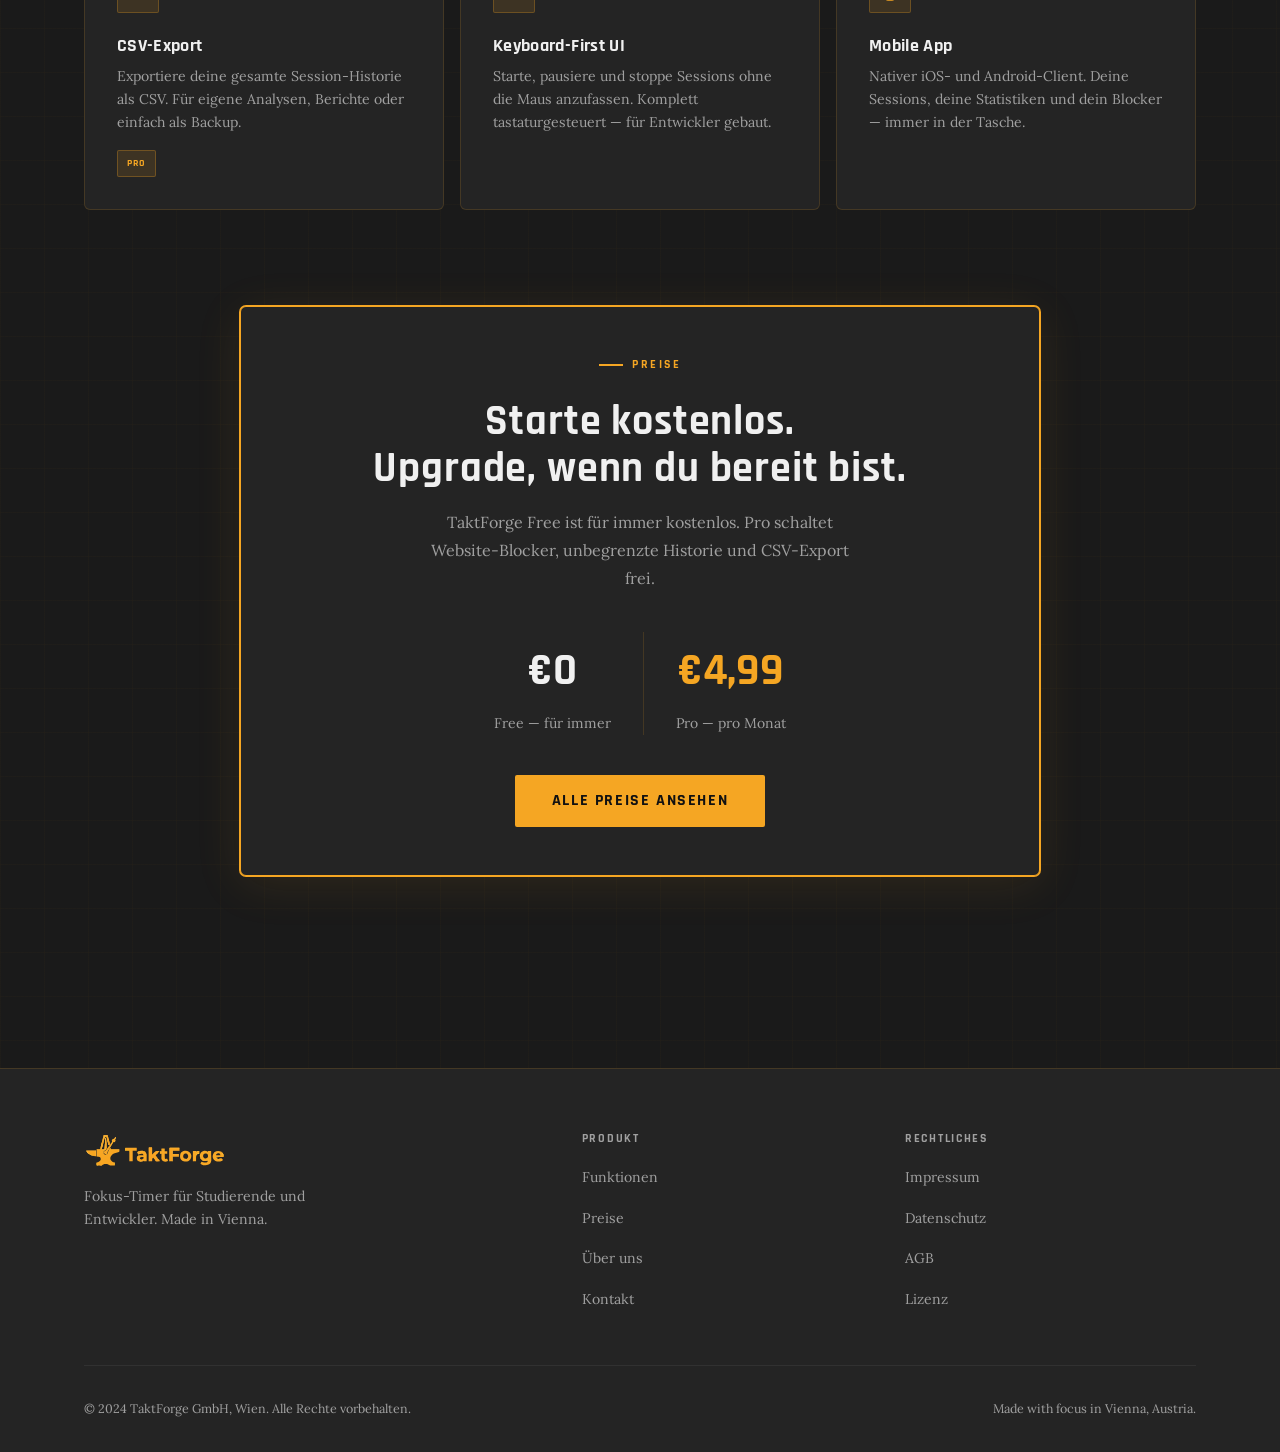
==== commit adf0dc1b: "Refactor code structure for improved readability and maintainability" ====
--- a/index.html
+++ b/index.html
@@ -3,8 +3,8 @@
 <head>
   <meta charset="UTF-8">
   <meta name="viewport" content="width=device-width, initial-scale=1.0">
-  <title>FocusForge — Fokus-Timer für Studierende &amp; Entwickler</title>
-  <meta name="description" content="FocusForge ist der Pomodoro-Timer mit Website-Blocker für Studierende und Entwickler. Kostenlos starten, Pro ab €4,99/Monat.">
+  <title>TaktForge — Fokus-Timer für Studierende &amp; Entwickler</title>
+  <meta name="description" content="TaktForge ist der Pomodoro-Timer mit Website-Blocker für Studierende und Entwickler. Kostenlos starten, Pro ab €4,99/Monat.">
   <link rel="icon" href="assets/bildmarke.svg" type="image/svg+xml">
   <link rel="preconnect" href="https://fonts.googleapis.com">
   <link rel="preconnect" href="https://fonts.gstatic.com" crossorigin>
@@ -18,8 +18,8 @@
 <header class="site-header" role="banner">
   <div class="container">
     <nav class="nav-inner" aria-label="Hauptnavigation">
-      <a href="index.html" class="logo" aria-label="FocusForge – Zur Startseite">
-        <img src="assets/wortbildmarke.svg" class="logo-wortbild" alt="FocusForge">
+      <a href="index.html" class="logo" aria-label="TaktForge – Zur Startseite">
+        <img src="assets/wortbildmarke.svg" class="logo-wortbild" alt="TaktForge">
       </a>
       <ul class="nav-links" role="list">
         <li><a href="#features">Funktionen</a></li>
@@ -60,7 +60,7 @@
             Fokus, der nicht<br><em>nachgibt.</em>
           </h1>
           <p class="hero-subtitle fade-up delay-2">
-            FocusForge kombiniert Pomodoro-Timer, Website-Blocker und Produktivitätsstatistiken — für Studierende und Entwickler, die keine Zeit für Ablenkungen haben.
+            TaktForge kombiniert Pomodoro-Timer, Website-Blocker und Produktivitätsstatistiken — für Studierende und Entwickler, die keine Zeit für Ablenkungen haben.
           </p>
           <div class="hero-ctas fade-up delay-3">
             <a href="preise.html" class="btn btn-primary btn-lg">Kostenlos starten</a>
@@ -193,7 +193,7 @@
         <p class="section-label" style="justify-content: center;">Preise</p>
         <h2 id="pricing-teaser-heading">Starte kostenlos.<br>Upgrade, wenn du bereit bist.</h2>
         <p class="text-muted mt-md" style="max-width: 440px; margin-left: auto; margin-right: auto;">
-          FocusForge Free ist für immer kostenlos. Pro schaltet Website-Blocker, unbegrenzte Historie und CSV-Export frei.
+          TaktForge Free ist für immer kostenlos. Pro schaltet Website-Blocker, unbegrenzte Historie und CSV-Export frei.
         </p>
         <div style="display: flex; gap: 2rem; justify-content: center; flex-wrap: wrap; margin: 2.5rem 0;">
           <div>
@@ -217,8 +217,8 @@
   <div class="container">
     <div class="footer-grid">
       <div class="footer-brand">
-        <a href="index.html" class="logo" aria-label="FocusForge – Zur Startseite">
-          <img src="assets/wortbildmarke.svg" class="logo-wortbild" alt="FocusForge">
+        <a href="index.html" class="logo" aria-label="TaktForge – Zur Startseite">
+          <img src="assets/wortbildmarke.svg" class="logo-wortbild" alt="TaktForge">
         </a>
         <p>Fokus-Timer für Studierende und Entwickler. Made in Vienna.</p>
       </div>
@@ -242,7 +242,7 @@
       </div>
     </div>
     <div class="footer-bottom">
-      <span>© 2024 FocusForge GmbH, Wien. Alle Rechte vorbehalten.</span>
+      <span>© 2024 TaktForge GmbH, Wien. Alle Rechte vorbehalten.</span>
       <span lang="en">Made with focus in Vienna, Austria.</span>
     </div>
   </div>
--- a/css/styles.css
+++ b/css/styles.css
@@ -1010,6 +1010,15 @@
   color: var(--color-accent);
 }
 .founder-card h3 { font-size: 1rem; margin-bottom: 0.2rem; }
+.founder-photo {
+  width: 120px; height: 120px;
+  border-radius: 50%;
+  object-fit: cover;
+  object-position: center top;
+  border: 2px solid rgba(245,166,35,0.4);
+  display: block;
+  margin: 0 auto var(--space-md);
+}
 .founder-card p { font-size: 0.83rem; color: var(--color-text-muted); margin: 0; }
 
 .brand-marks-grid {
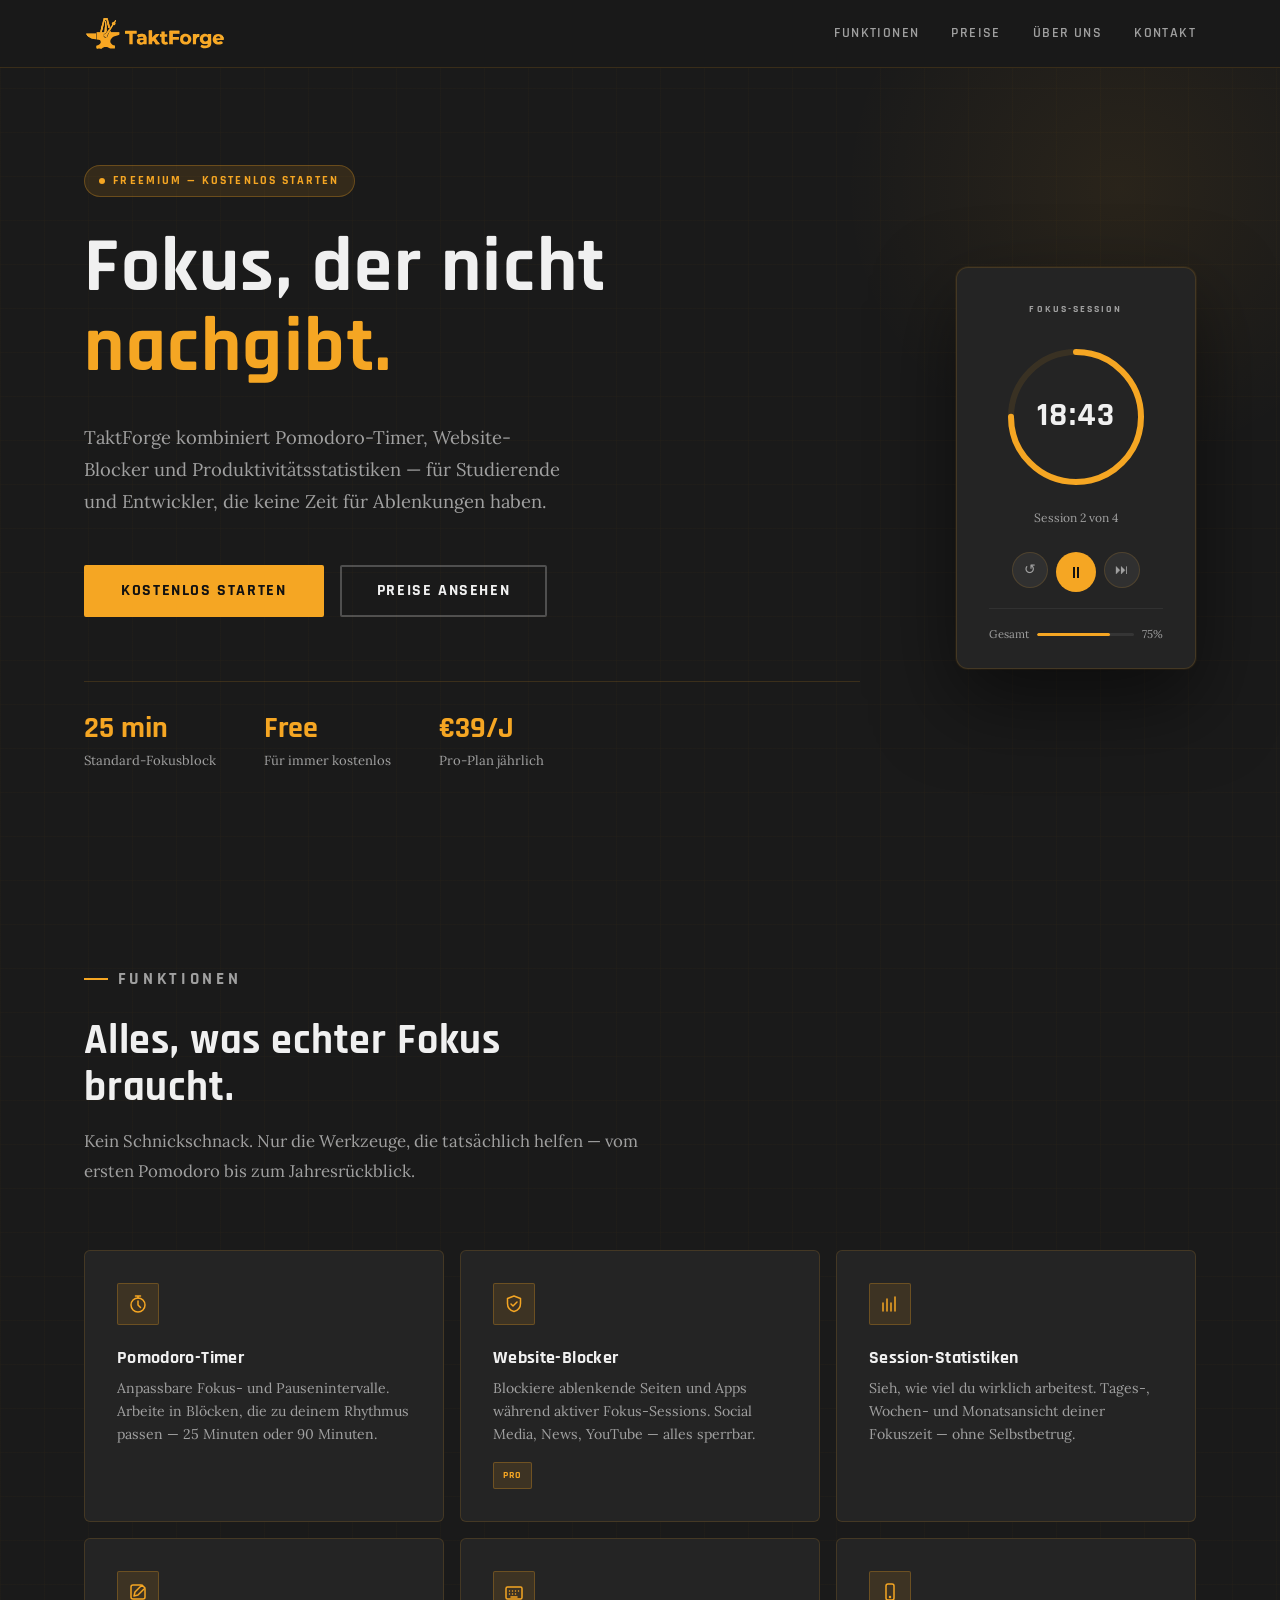
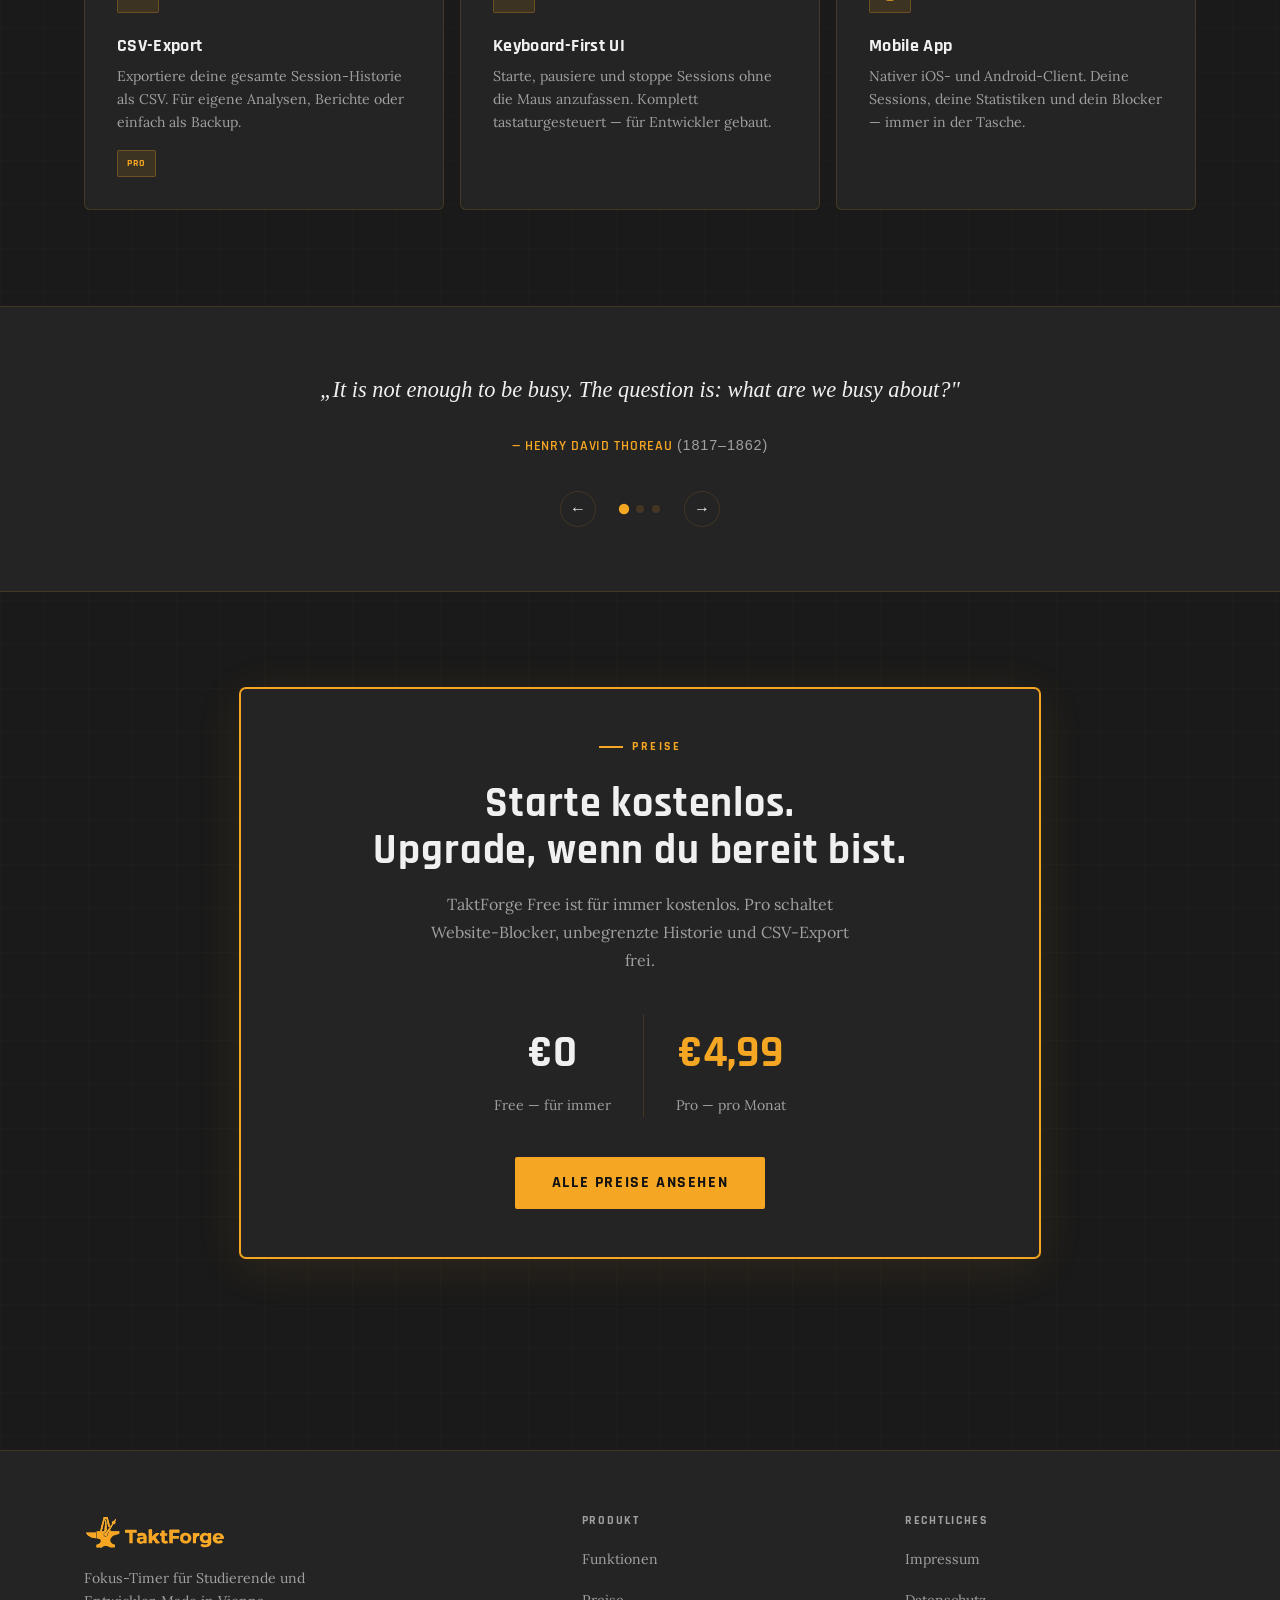
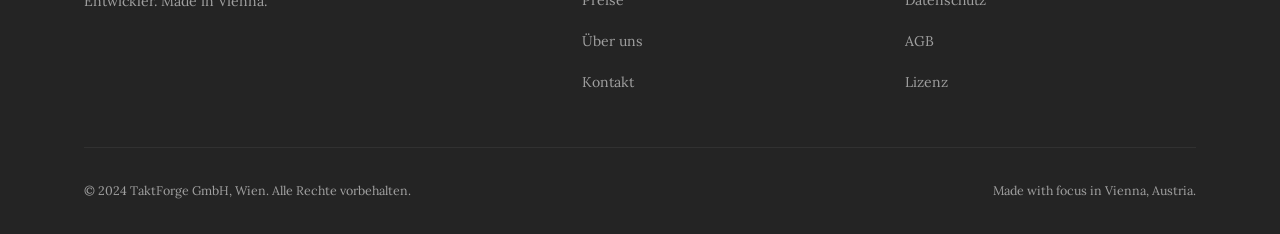
==== commit 9c8e1992: "Add quotes carousel functionality and integrate it into the main script" ====
--- a/index.html
+++ b/index.html
@@ -1,253 +1,529 @@
-<!DOCTYPE html>
+<!doctype html>
 <html lang="de">
-<head>
-  <meta charset="UTF-8">
-  <meta name="viewport" content="width=device-width, initial-scale=1.0">
-  <title>TaktForge — Fokus-Timer für Studierende &amp; Entwickler</title>
-  <meta name="description" content="TaktForge ist der Pomodoro-Timer mit Website-Blocker für Studierende und Entwickler. Kostenlos starten, Pro ab €4,99/Monat.">
-  <link rel="icon" href="assets/bildmarke.svg" type="image/svg+xml">
-  <link rel="preconnect" href="https://fonts.googleapis.com">
-  <link rel="preconnect" href="https://fonts.gstatic.com" crossorigin>
-  <link href="https://fonts.googleapis.com/css2?family=Lora:ital,wght@0,400;0,600;1,400&family=Rajdhani:wght@400;500;600;700&display=swap" rel="stylesheet">
-  <link rel="stylesheet" href="css/styles.css">
-</head>
-<body>
-
-<a href="#main-content" class="skip-link">Zum Hauptinhalt springen</a>
-
-<header class="site-header" role="banner">
-  <div class="container">
-    <nav class="nav-inner" aria-label="Hauptnavigation">
-      <a href="index.html" class="logo" aria-label="TaktForge – Zur Startseite">
-        <img src="assets/wortbildmarke.svg" class="logo-wortbild" alt="TaktForge">
-      </a>
-      <ul class="nav-links" role="list">
+  <head>
+    <meta charset="UTF-8" />
+    <meta name="viewport" content="width=device-width, initial-scale=1.0" />
+    <title>TaktForge — Fokus-Timer für Studierende &amp; Entwickler</title>
+    <meta
+      name="description"
+      content="TaktForge ist der Pomodoro-Timer mit Website-Blocker für Studierende und Entwickler. Kostenlos starten, Pro ab €4,99/Monat."
+    />
+    <link rel="icon" href="assets/bildmarke.svg" type="image/svg+xml" />
+    <link rel="preconnect" href="https://fonts.googleapis.com" />
+    <link rel="preconnect" href="https://fonts.gstatic.com" crossorigin />
+    <link
+      href="https://fonts.googleapis.com/css2?family=Lora:ital,wght@0,400;0,600;1,400&family=Rajdhani:wght@400;500;600;700&display=swap"
+      rel="stylesheet"
+    />
+    <link rel="stylesheet" href="css/styles.css" />
+  </head>
+  <body>
+    <a href="#main-content" class="skip-link">Zum Hauptinhalt springen</a>
+
+    <header class="site-header" role="banner">
+      <div class="container">
+        <nav class="nav-inner" aria-label="Hauptnavigation">
+          <a
+            href="index.html"
+            class="logo"
+            aria-label="TaktForge – Zur Startseite"
+          >
+            <img
+              src="assets/wortbildmarke.svg"
+              class="logo-wortbild"
+              alt="TaktForge"
+            />
+          </a>
+          <ul class="nav-links" role="list">
+            <li><a href="#features">Funktionen</a></li>
+            <li><a href="preise.html">Preise</a></li>
+            <li><a href="about.html">Über uns</a></li>
+            <li><a href="kontakt.html">Kontakt</a></li>
+          </ul>
+          <a
+            href="preise.html"
+            class="btn btn-primary btn-sm nav-cta"
+            style="display: none"
+            aria-label="Preise ansehen"
+            >Preise</a
+          >
+          <button
+            class="nav-toggle"
+            aria-expanded="false"
+            aria-controls="mobile-nav"
+            aria-label="Menü öffnen"
+          >
+            <span></span><span></span><span></span>
+          </button>
+        </nav>
+      </div>
+    </header>
+
+    <nav class="nav-mobile" id="mobile-nav" aria-label="Mobile Navigation">
+      <ul role="list">
         <li><a href="#features">Funktionen</a></li>
         <li><a href="preise.html">Preise</a></li>
         <li><a href="about.html">Über uns</a></li>
         <li><a href="kontakt.html">Kontakt</a></li>
+        <li><a href="impressum.html">Impressum</a></li>
       </ul>
-      <a href="preise.html" class="btn btn-primary btn-sm nav-cta" style="display:none;" aria-label="Preise ansehen">Preise</a>
-      <button class="nav-toggle" aria-expanded="false" aria-controls="mobile-nav" aria-label="Menü öffnen">
-        <span></span><span></span><span></span>
-      </button>
     </nav>
-  </div>
-</header>
-
-<nav class="nav-mobile" id="mobile-nav" aria-label="Mobile Navigation">
-  <ul role="list">
-    <li><a href="#features">Funktionen</a></li>
-    <li><a href="preise.html">Preise</a></li>
-    <li><a href="about.html">Über uns</a></li>
-    <li><a href="kontakt.html">Kontakt</a></li>
-    <li><a href="impressum.html">Impressum</a></li>
-  </ul>
-</nav>
-
-<main id="main-content">
-
-  <!-- ── HERO ───────────────────────────────────────── -->
-  <section class="hero" aria-labelledby="hero-heading">
-    <div class="container">
-      <div class="hero-inner">
-        <div class="hero-text">
-          <div class="hero-pill fade-up">
-            <span class="hero-pill-dot" aria-hidden="true"></span>
-            Freemium — Kostenlos starten
-          </div>
-          <h1 id="hero-heading" class="hero-title fade-up delay-1">
-            Fokus, der nicht<br><em>nachgibt.</em>
-          </h1>
-          <p class="hero-subtitle fade-up delay-2">
-            TaktForge kombiniert Pomodoro-Timer, Website-Blocker und Produktivitätsstatistiken — für Studierende und Entwickler, die keine Zeit für Ablenkungen haben.
-          </p>
-          <div class="hero-ctas fade-up delay-3">
-            <a href="preise.html" class="btn btn-primary btn-lg">Kostenlos starten</a>
-            <a href="preise.html" class="btn btn-secondary btn-lg">Preise ansehen</a>
-          </div>
-          <div class="hero-stats fade-up delay-4" aria-label="Produktkennzahlen">
-            <div>
-              <span class="stat-value">25 min</span>
-              <span class="stat-label">Standard-Fokusblock</span>
+
+    <main id="main-content">
+      <!-- ── HERO ───────────────────────────────────────── -->
+      <section class="hero" aria-labelledby="hero-heading">
+        <div class="container">
+          <div class="hero-inner">
+            <div class="hero-text">
+              <div class="hero-pill fade-up">
+                <span class="hero-pill-dot" aria-hidden="true"></span>
+                Freemium — Kostenlos starten
+              </div>
+              <h1 id="hero-heading" class="hero-title fade-up delay-1">
+                Fokus, der nicht<br /><em>nachgibt.</em>
+              </h1>
+              <p class="hero-subtitle fade-up delay-2">
+                TaktForge kombiniert Pomodoro-Timer, Website-Blocker und
+                Produktivitätsstatistiken — für Studierende und Entwickler, die
+                keine Zeit für Ablenkungen haben.
+              </p>
+              <div class="hero-ctas fade-up delay-3">
+                <a href="preise.html" class="btn btn-primary btn-lg"
+                  >Kostenlos starten</a
+                >
+                <a href="preise.html" class="btn btn-secondary btn-lg"
+                  >Preise ansehen</a
+                >
+              </div>
+              <div
+                class="hero-stats fade-up delay-4"
+                aria-label="Produktkennzahlen"
+              >
+                <div>
+                  <span class="stat-value">25 min</span>
+                  <span class="stat-label">Standard-Fokusblock</span>
+                </div>
+                <div>
+                  <span class="stat-value">Free</span>
+                  <span class="stat-label">Für immer kostenlos</span>
+                </div>
+                <div>
+                  <span class="stat-value">€39/J</span>
+                  <span class="stat-label">Pro-Plan jährlich</span>
+                </div>
+              </div>
             </div>
-            <div>
-              <span class="stat-value">Free</span>
-              <span class="stat-label">Für immer kostenlos</span>
+
+            <!-- Timer mock -->
+            <div class="hero-visual fade-up delay-2" aria-hidden="true">
+              <div class="timer-card" role="presentation">
+                <div class="timer-session-label">Fokus-Session</div>
+                <div class="timer-ring-wrap">
+                  <svg
+                    class="timer-ring"
+                    viewBox="0 0 148 148"
+                    fill="none"
+                    xmlns="http://www.w3.org/2000/svg"
+                  >
+                    <circle class="ring-track" cx="74" cy="74" r="65" />
+                    <circle class="ring-progress" cx="74" cy="74" r="65" />
+                  </svg>
+                  <div class="timer-time">18:43</div>
+                </div>
+                <div class="timer-meta">Session 2 von 4</div>
+                <div class="timer-controls">
+                  <div class="timer-btn-mock-sm" title="Zurückspulen">↺</div>
+                  <div class="timer-btn-mock" title="Pause">⏸</div>
+                  <div class="timer-btn-mock-sm" title="Überspringen">⏭</div>
+                </div>
+                <div class="timer-bar">
+                  <span>Gesamt</span>
+                  <div class="timer-bar-track">
+                    <div class="timer-bar-fill"></div>
+                  </div>
+                  <span>75%</span>
+                </div>
+              </div>
             </div>
-            <div>
-              <span class="stat-value">€39/J</span>
-              <span class="stat-label">Pro-Plan jährlich</span>
+          </div>
+        </div>
+      </section>
+
+      <!-- ── FEATURES ────────────────────────────────────── -->
+      <section id="features" aria-labelledby="features-heading">
+        <div class="container">
+          <div class="features-header">
+            <p class="section-label">Funktionen</p>
+            <h2 id="features-heading">Alles, was echter Fokus braucht.</h2>
+            <p>
+              Kein Schnickschnack. Nur die Werkzeuge, die tatsächlich helfen —
+              vom ersten Pomodoro bis zum Jahresrückblick.
+            </p>
+          </div>
+          <div class="features-grid">
+            <article class="feature-card scroll-fade">
+              <div class="feature-icon" aria-hidden="true">
+                <svg
+                  width="20"
+                  height="20"
+                  viewBox="0 0 20 20"
+                  fill="none"
+                  stroke="currentColor"
+                  stroke-width="1.5"
+                  stroke-linecap="round"
+                  stroke-linejoin="round"
+                >
+                  <circle cx="10" cy="11" r="7" />
+                  <path d="M10 7v4l2.5 2.5" />
+                  <path d="M7.5 2h5M10 2v2" />
+                </svg>
+              </div>
+              <h3>Pomodoro-Timer</h3>
+              <p>
+                Anpassbare Fokus- und Pausenintervalle. Arbeite in Blöcken, die
+                zu deinem Rhythmus passen — 25 Minuten oder 90 Minuten.
+              </p>
+            </article>
+
+            <article class="feature-card scroll-fade">
+              <div class="feature-icon" aria-hidden="true">
+                <svg
+                  width="20"
+                  height="20"
+                  viewBox="0 0 20 20"
+                  fill="none"
+                  stroke="currentColor"
+                  stroke-width="1.5"
+                  stroke-linecap="round"
+                  stroke-linejoin="round"
+                >
+                  <path
+                    d="M10 2l6.5 2.5v5c0 4-3 7-6.5 8-3.5-1-6.5-4-6.5-8V4.5z"
+                  />
+                  <path d="M7 10l2 2 4-4" />
+                </svg>
+              </div>
+              <h3>Website-Blocker</h3>
+              <p>
+                Blockiere ablenkende Seiten und Apps während aktiver
+                Fokus-Sessions. Social Media, News, YouTube — alles sperrbar.
+              </p>
+              <span class="badge">Pro</span>
+            </article>
+
+            <article class="feature-card scroll-fade">
+              <div class="feature-icon" aria-hidden="true">
+                <svg
+                  width="20"
+                  height="20"
+                  viewBox="0 0 20 20"
+                  fill="none"
+                  stroke="currentColor"
+                  stroke-width="1.5"
+                  stroke-linecap="round"
+                >
+                  <path d="M3 17V9M7 17V5M11 17V9M15 17V3" />
+                </svg>
+              </div>
+              <h3>Session-Statistiken</h3>
+              <p>
+                Sieh, wie viel du wirklich arbeitest. Tages-, Wochen- und
+                Monatsansicht deiner Fokuszeit — ohne Selbstbetrug.
+              </p>
+            </article>
+
+            <article class="feature-card scroll-fade">
+              <div class="feature-icon" aria-hidden="true">
+                <svg
+                  width="20"
+                  height="20"
+                  viewBox="0 0 20 20"
+                  fill="none"
+                  stroke="currentColor"
+                  stroke-width="1.5"
+                  stroke-linecap="round"
+                  stroke-linejoin="round"
+                >
+                  <path
+                    d="M13 3H5a2 2 0 00-2 2v10a2 2 0 002 2h10a2 2 0 002-2V7"
+                  />
+                  <path d="M14 3l3 3-7 7-4 1 1-4 7-7" />
+                </svg>
+              </div>
+              <h3>CSV-Export</h3>
+              <p>
+                Exportiere deine gesamte Session-Historie als CSV. Für eigene
+                Analysen, Berichte oder einfach als Backup.
+              </p>
+              <span class="badge">Pro</span>
+            </article>
+
+            <article class="feature-card scroll-fade">
+              <div class="feature-icon" aria-hidden="true">
+                <svg
+                  width="20"
+                  height="20"
+                  viewBox="0 0 20 20"
+                  fill="none"
+                  stroke="currentColor"
+                  stroke-width="1.5"
+                  stroke-linecap="round"
+                  stroke-linejoin="round"
+                >
+                  <rect x="2" y="5" width="16" height="12" rx="1.5" />
+                  <path
+                    d="M5.5 9h.01M8.5 9h.01M11.5 9h.01M14.5 9h.01M5.5 12h.01M8.5 12h.01M11.5 12h.01M7 15h6"
+                  />
+                </svg>
+              </div>
+              <h3>Keyboard-First UI</h3>
+              <p>
+                Starte, pausiere und stoppe Sessions ohne die Maus anzufassen.
+                Komplett tastaturgesteuert — für Entwickler gebaut.
+              </p>
+            </article>
+
+            <article class="feature-card scroll-fade">
+              <div class="feature-icon" aria-hidden="true">
+                <svg
+                  width="20"
+                  height="20"
+                  viewBox="0 0 20 20"
+                  fill="none"
+                  stroke="currentColor"
+                  stroke-width="1.5"
+                  stroke-linecap="round"
+                >
+                  <rect x="6" y="2" width="8" height="16" rx="2" />
+                  <circle cx="10" cy="15" r="0.5" fill="currentColor" />
+                </svg>
+              </div>
+              <h3>Mobile App</h3>
+              <p>
+                Nativer iOS- und Android-Client. Deine Sessions, deine
+                Statistiken und dein Blocker — immer in der Tasche.
+              </p>
+            </article>
+          </div>
+        </div>
+      </section>
+
+      <!-- ── QUOTES CAROUSEL ─────────────────────────────── -->
+      <section class="quotes-section" aria-label="Inspirierende Zitate">
+        <div class="container">
+          <div
+            class="quotes-carousel"
+            id="quotes-carousel"
+            aria-roledescription="Karussell"
+            aria-label="Zitate"
+          >
+            <div class="quotes-track" id="quotes-track">
+              <figure
+                class="quote-slide"
+                role="group"
+                aria-roledescription="Folie"
+                aria-label="Zitat 1 von 3"
+              >
+                <blockquote>
+                  <p>
+                    „It is not enough to be busy. The question is: what are we
+                    busy about?"
+                  </p>
+                </blockquote>
+                <figcaption>
+                  — Henry David Thoreau
+                  <span class="quote-years">(1817–1862)</span>
+                </figcaption>
+              </figure>
+
+              <figure
+                class="quote-slide"
+                role="group"
+                aria-roledescription="Folie"
+                aria-label="Zitat 2 von 3"
+              >
+                <blockquote>
+                  <p>
+                    „The successful warrior is the average man, with laser-like
+                    focus."
+                  </p>
+                </blockquote>
+                <figcaption>
+                  — Bruce Lee <span class="quote-years">(1940–1973)</span>
+                </figcaption>
+              </figure>
+
+              <figure
+                class="quote-slide"
+                role="group"
+                aria-roledescription="Folie"
+                aria-label="Zitat 3 von 3"
+              >
+                <blockquote>
+                  <p>
+                    „Concentrate all your thoughts upon the work in hand. The
+                    sun's rays do not burn until brought to a focus."
+                  </p>
+                </blockquote>
+                <figcaption>
+                  — Alexander Graham Bell
+                  <span class="quote-years">(1847–1922)</span>
+                </figcaption>
+              </figure>
             </div>
+
+            <div class="quotes-controls">
+              <button
+                class="quote-btn"
+                id="quote-prev"
+                aria-label="Vorheriges Zitat"
+              >
+                &#8592;
+              </button>
+              <div class="quote-dots" role="tablist" aria-label="Zitat wählen">
+                <button
+                  class="quote-dot active"
+                  role="tab"
+                  aria-selected="true"
+                  aria-label="Zitat 1"
+                  data-index="0"
+                ></button>
+                <button
+                  class="quote-dot"
+                  role="tab"
+                  aria-selected="false"
+                  aria-label="Zitat 2"
+                  data-index="1"
+                ></button>
+                <button
+                  class="quote-dot"
+                  role="tab"
+                  aria-selected="false"
+                  aria-label="Zitat 3"
+                  data-index="2"
+                ></button>
+              </div>
+              <button
+                class="quote-btn"
+                id="quote-next"
+                aria-label="Nächstes Zitat"
+              >
+                &#8594;
+              </button>
+            </div>
           </div>
         </div>
-
-        <!-- Timer mock -->
-        <div class="hero-visual fade-up delay-2" aria-hidden="true">
-          <div class="timer-card" role="presentation">
-            <div class="timer-session-label">Fokus-Session</div>
-            <div class="timer-ring-wrap">
-              <svg class="timer-ring" viewBox="0 0 148 148" fill="none" xmlns="http://www.w3.org/2000/svg">
-                <circle class="ring-track" cx="74" cy="74" r="65"/>
-                <circle class="ring-progress" cx="74" cy="74" r="65"/>
-              </svg>
-              <div class="timer-time">18:43</div>
+      </section>
+
+      <!-- ── PRICING TEASER ───────────────────────────────── -->
+      <section aria-labelledby="pricing-teaser-heading">
+        <div class="container">
+          <div
+            class="card card-accent"
+            style="
+              padding: 3rem 2rem;
+              max-width: 800px;
+              margin: 0 auto;
+              text-align: center;
+            "
+          >
+            <p class="section-label" style="justify-content: center">Preise</p>
+            <h2 id="pricing-teaser-heading">
+              Starte kostenlos.<br />Upgrade, wenn du bereit bist.
+            </h2>
+            <p
+              class="text-muted mt-md"
+              style="max-width: 440px; margin-left: auto; margin-right: auto"
+            >
+              TaktForge Free ist für immer kostenlos. Pro schaltet
+              Website-Blocker, unbegrenzte Historie und CSV-Export frei.
+            </p>
+            <div
+              style="
+                display: flex;
+                gap: 2rem;
+                justify-content: center;
+                flex-wrap: wrap;
+                margin: 2.5rem 0;
+              "
+            >
+              <div>
+                <span
+                  style="
+                    font-family: var(--font-heading);
+                    font-size: 2.8rem;
+                    font-weight: 700;
+                    color: var(--color-text);
+                  "
+                  >€0</span
+                >
+                <div class="text-muted text-sm">Free — für immer</div>
+              </div>
+              <div style="width: 1px; background: var(--color-border)"></div>
+              <div>
+                <span
+                  style="
+                    font-family: var(--font-heading);
+                    font-size: 2.8rem;
+                    font-weight: 700;
+                    color: var(--color-accent);
+                  "
+                  >€4,99</span
+                >
+                <div class="text-muted text-sm">Pro — pro Monat</div>
+              </div>
             </div>
-            <div class="timer-meta">Session 2 von 4</div>
-            <div class="timer-controls">
-              <div class="timer-btn-mock-sm" title="Zurückspulen">↺</div>
-              <div class="timer-btn-mock" title="Pause">⏸</div>
-              <div class="timer-btn-mock-sm" title="Überspringen">⏭</div>
-            </div>
-            <div class="timer-bar">
-              <span>Gesamt</span>
-              <div class="timer-bar-track"><div class="timer-bar-fill"></div></div>
-              <span>75%</span>
-            </div>
-          </div>
+            <a href="preise.html" class="btn btn-primary btn-lg"
+              >Alle Preise ansehen</a
+            >
+          </div>
+        </div>
+      </section>
+    </main>
+
+    <footer class="site-footer" role="contentinfo">
+      <div class="container">
+        <div class="footer-grid">
+          <div class="footer-brand">
+            <a
+              href="index.html"
+              class="logo"
+              aria-label="TaktForge – Zur Startseite"
+            >
+              <img
+                src="assets/wortbildmarke.svg"
+                class="logo-wortbild"
+                alt="TaktForge"
+              />
+            </a>
+            <p>Fokus-Timer für Studierende und Entwickler. Made in Vienna.</p>
+          </div>
+          <div class="footer-col">
+            <h3>Produkt</h3>
+            <ul>
+              <li><a href="#features">Funktionen</a></li>
+              <li><a href="preise.html">Preise</a></li>
+              <li><a href="about.html">Über uns</a></li>
+              <li><a href="kontakt.html">Kontakt</a></li>
+            </ul>
+          </div>
+          <div class="footer-col">
+            <h3>Rechtliches</h3>
+            <ul>
+              <li><a href="impressum.html">Impressum</a></li>
+              <li><a href="datenschutz.html">Datenschutz</a></li>
+              <li><a href="agb.html">AGB</a></li>
+              <li><a href="lizenz.html">Lizenz</a></li>
+            </ul>
+          </div>
+        </div>
+        <div class="footer-bottom">
+          <span>© 2024 TaktForge GmbH, Wien. Alle Rechte vorbehalten.</span>
+          <span lang="en">Made with focus in Vienna, Austria.</span>
         </div>
       </div>
-    </div>
-  </section>
-
-  <!-- ── FEATURES ────────────────────────────────────── -->
-  <section id="features" aria-labelledby="features-heading">
-    <div class="container">
-      <div class="features-header">
-        <p class="section-label">Funktionen</p>
-        <h2 id="features-heading">Alles, was echter Fokus braucht.</h2>
-        <p>Kein Schnickschnack. Nur die Werkzeuge, die tatsächlich helfen — vom ersten Pomodoro bis zum Jahresrückblick.</p>
-      </div>
-      <div class="features-grid">
-
-        <article class="feature-card scroll-fade">
-          <div class="feature-icon" aria-hidden="true">
-            <svg width="20" height="20" viewBox="0 0 20 20" fill="none" stroke="currentColor" stroke-width="1.5" stroke-linecap="round" stroke-linejoin="round">
-              <circle cx="10" cy="11" r="7"/><path d="M10 7v4l2.5 2.5"/><path d="M7.5 2h5M10 2v2"/>
-            </svg>
-          </div>
-          <h3>Pomodoro-Timer</h3>
-          <p>Anpassbare Fokus- und Pausenintervalle. Arbeite in Blöcken, die zu deinem Rhythmus passen — 25 Minuten oder 90 Minuten.</p>
-        </article>
-
-        <article class="feature-card scroll-fade">
-          <div class="feature-icon" aria-hidden="true">
-            <svg width="20" height="20" viewBox="0 0 20 20" fill="none" stroke="currentColor" stroke-width="1.5" stroke-linecap="round" stroke-linejoin="round">
-              <path d="M10 2l6.5 2.5v5c0 4-3 7-6.5 8-3.5-1-6.5-4-6.5-8V4.5z"/><path d="M7 10l2 2 4-4"/>
-            </svg>
-          </div>
-          <h3>Website-Blocker</h3>
-          <p>Blockiere ablenkende Seiten und Apps während aktiver Fokus-Sessions. Social Media, News, YouTube — alles sperrbar.</p>
-          <span class="badge">Pro</span>
-        </article>
-
-        <article class="feature-card scroll-fade">
-          <div class="feature-icon" aria-hidden="true">
-            <svg width="20" height="20" viewBox="0 0 20 20" fill="none" stroke="currentColor" stroke-width="1.5" stroke-linecap="round">
-              <path d="M3 17V9M7 17V5M11 17V9M15 17V3"/>
-            </svg>
-          </div>
-          <h3>Session-Statistiken</h3>
-          <p>Sieh, wie viel du wirklich arbeitest. Tages-, Wochen- und Monatsansicht deiner Fokuszeit — ohne Selbstbetrug.</p>
-        </article>
-
-        <article class="feature-card scroll-fade">
-          <div class="feature-icon" aria-hidden="true">
-            <svg width="20" height="20" viewBox="0 0 20 20" fill="none" stroke="currentColor" stroke-width="1.5" stroke-linecap="round" stroke-linejoin="round">
-              <path d="M13 3H5a2 2 0 00-2 2v10a2 2 0 002 2h10a2 2 0 002-2V7"/><path d="M14 3l3 3-7 7-4 1 1-4 7-7"/>
-            </svg>
-          </div>
-          <h3>CSV-Export</h3>
-          <p>Exportiere deine gesamte Session-Historie als CSV. Für eigene Analysen, Berichte oder einfach als Backup.</p>
-          <span class="badge">Pro</span>
-        </article>
-
-        <article class="feature-card scroll-fade">
-          <div class="feature-icon" aria-hidden="true">
-            <svg width="20" height="20" viewBox="0 0 20 20" fill="none" stroke="currentColor" stroke-width="1.5" stroke-linecap="round" stroke-linejoin="round">
-              <rect x="2" y="5" width="16" height="12" rx="1.5"/><path d="M5.5 9h.01M8.5 9h.01M11.5 9h.01M14.5 9h.01M5.5 12h.01M8.5 12h.01M11.5 12h.01M7 15h6"/>
-            </svg>
-          </div>
-          <h3>Keyboard-First UI</h3>
-          <p>Starte, pausiere und stoppe Sessions ohne die Maus anzufassen. Komplett tastaturgesteuert — für Entwickler gebaut.</p>
-        </article>
-
-        <article class="feature-card scroll-fade">
-          <div class="feature-icon" aria-hidden="true">
-            <svg width="20" height="20" viewBox="0 0 20 20" fill="none" stroke="currentColor" stroke-width="1.5" stroke-linecap="round">
-              <rect x="6" y="2" width="8" height="16" rx="2"/><circle cx="10" cy="15" r="0.5" fill="currentColor"/>
-            </svg>
-          </div>
-          <h3>Mobile App</h3>
-          <p>Nativer iOS- und Android-Client. Deine Sessions, deine Statistiken und dein Blocker — immer in der Tasche.</p>
-        </article>
-
-      </div>
-    </div>
-  </section>
-
-  <!-- ── PRICING TEASER ───────────────────────────────── -->
-  <section aria-labelledby="pricing-teaser-heading" style="padding-top:0;">
-    <div class="container">
-      <div class="card card-accent" style="padding: 3rem 2rem; max-width: 800px; margin: 0 auto; text-align: center;">
-        <p class="section-label" style="justify-content: center;">Preise</p>
-        <h2 id="pricing-teaser-heading">Starte kostenlos.<br>Upgrade, wenn du bereit bist.</h2>
-        <p class="text-muted mt-md" style="max-width: 440px; margin-left: auto; margin-right: auto;">
-          TaktForge Free ist für immer kostenlos. Pro schaltet Website-Blocker, unbegrenzte Historie und CSV-Export frei.
-        </p>
-        <div style="display: flex; gap: 2rem; justify-content: center; flex-wrap: wrap; margin: 2.5rem 0;">
-          <div>
-            <span style="font-family: var(--font-heading); font-size: 2.8rem; font-weight: 700; color: var(--color-text);">€0</span>
-            <div class="text-muted text-sm">Free — für immer</div>
-          </div>
-          <div style="width: 1px; background: var(--color-border);"></div>
-          <div>
-            <span style="font-family: var(--font-heading); font-size: 2.8rem; font-weight: 700; color: var(--color-accent);">€4,99</span>
-            <div class="text-muted text-sm">Pro — pro Monat</div>
-          </div>
-        </div>
-        <a href="preise.html" class="btn btn-primary btn-lg">Alle Preise ansehen</a>
-      </div>
-    </div>
-  </section>
-
-</main>
-
-<footer class="site-footer" role="contentinfo">
-  <div class="container">
-    <div class="footer-grid">
-      <div class="footer-brand">
-        <a href="index.html" class="logo" aria-label="TaktForge – Zur Startseite">
-          <img src="assets/wortbildmarke.svg" class="logo-wortbild" alt="TaktForge">
-        </a>
-        <p>Fokus-Timer für Studierende und Entwickler. Made in Vienna.</p>
-      </div>
-      <div class="footer-col">
-        <h3>Produkt</h3>
-        <ul>
-          <li><a href="#features">Funktionen</a></li>
-          <li><a href="preise.html">Preise</a></li>
-          <li><a href="about.html">Über uns</a></li>
-          <li><a href="kontakt.html">Kontakt</a></li>
-        </ul>
-      </div>
-      <div class="footer-col">
-        <h3>Rechtliches</h3>
-        <ul>
-          <li><a href="impressum.html">Impressum</a></li>
-          <li><a href="datenschutz.html">Datenschutz</a></li>
-          <li><a href="agb.html">AGB</a></li>
-          <li><a href="lizenz.html">Lizenz</a></li>
-        </ul>
-      </div>
-    </div>
-    <div class="footer-bottom">
-      <span>© 2024 TaktForge GmbH, Wien. Alle Rechte vorbehalten.</span>
-      <span lang="en">Made with focus in Vienna, Austria.</span>
-    </div>
-  </div>
-</footer>
-
-<script src="js/main.js"></script>
-</body>
+    </footer>
+
+    <script src="js/main.js"></script>
+  </body>
 </html>
--- a/css/styles.css
+++ b/css/styles.css
@@ -943,8 +943,84 @@
 }
 .pricing-features-list li:last-child { border-bottom: none; }
 .pricing-features-list li.included { color: var(--color-text); }
+.pricing-features-list li:not(.included) { color: var(--color-text); }
 .pf-check { color: var(--color-accent); flex-shrink: 0; font-size: 0.9rem; margin-top: 2px; }
-.pf-dash  { color: rgba(255,255,255,0.18); flex-shrink: 0; margin-top: 2px; }
+.pf-dash  { color: var(--color-text); flex-shrink: 0; margin-top: 2px; }
+
+/* ── Quotes carousel ─────────────────────────────── */
+.quotes-section {
+  padding: var(--space-3xl) 0;
+  background: var(--color-surface);
+  border-top: 1px solid var(--color-border);
+  border-bottom: 1px solid var(--color-border);
+}
+.quotes-carousel { max-width: 720px; margin: 0 auto; }
+.quotes-track { overflow: hidden; }
+.quote-slide {
+  display: none;
+  margin: 0;
+  text-align: center;
+  animation: quoteFade 0.4s ease;
+}
+.quote-slide.active { display: block; }
+@keyframes quoteFade {
+  from { opacity: 0; transform: translateY(10px); }
+  to   { opacity: 1; transform: translateY(0); }
+}
+.quote-slide blockquote {
+  margin: 0 0 var(--space-lg);
+  padding: 0;
+  border: none;
+}
+.quote-slide blockquote p {
+  font-family: var(--font-body);
+  font-style: italic;
+  font-size: clamp(1.1rem, 2vw, 1.4rem);
+  line-height: 1.7;
+  color: var(--color-text);
+}
+.quote-slide figcaption {
+  font-family: var(--font-heading);
+  font-weight: 600;
+  font-size: 0.9rem;
+  letter-spacing: 0.06em;
+  text-transform: uppercase;
+  color: var(--color-accent);
+}
+.quote-years {
+  color: var(--color-text-muted);
+  font-weight: 400;
+}
+.quotes-controls {
+  display: flex;
+  align-items: center;
+  justify-content: center;
+  gap: var(--space-lg);
+  margin-top: var(--space-xl);
+}
+.quote-btn {
+  background: none;
+  border: 1px solid var(--color-border);
+  color: var(--color-text);
+  width: 36px; height: 36px;
+  border-radius: 50%;
+  cursor: pointer;
+  font-size: 1rem;
+  display: flex; align-items: center; justify-content: center;
+  transition: border-color 0.2s, color 0.2s;
+}
+.quote-btn:hover { border-color: var(--color-accent); color: var(--color-accent); }
+.quote-dots { display: flex; gap: 8px; }
+.quote-dot {
+  width: 8px; height: 8px;
+  border-radius: 50%;
+  border: none;
+  background: var(--color-border);
+  cursor: pointer;
+  padding: 0;
+  transition: background 0.2s, transform 0.2s;
+}
+.quote-dot.active { background: var(--color-accent); transform: scale(1.3); }
 
 /* Checkout section on pricing page */
 .checkout-section {
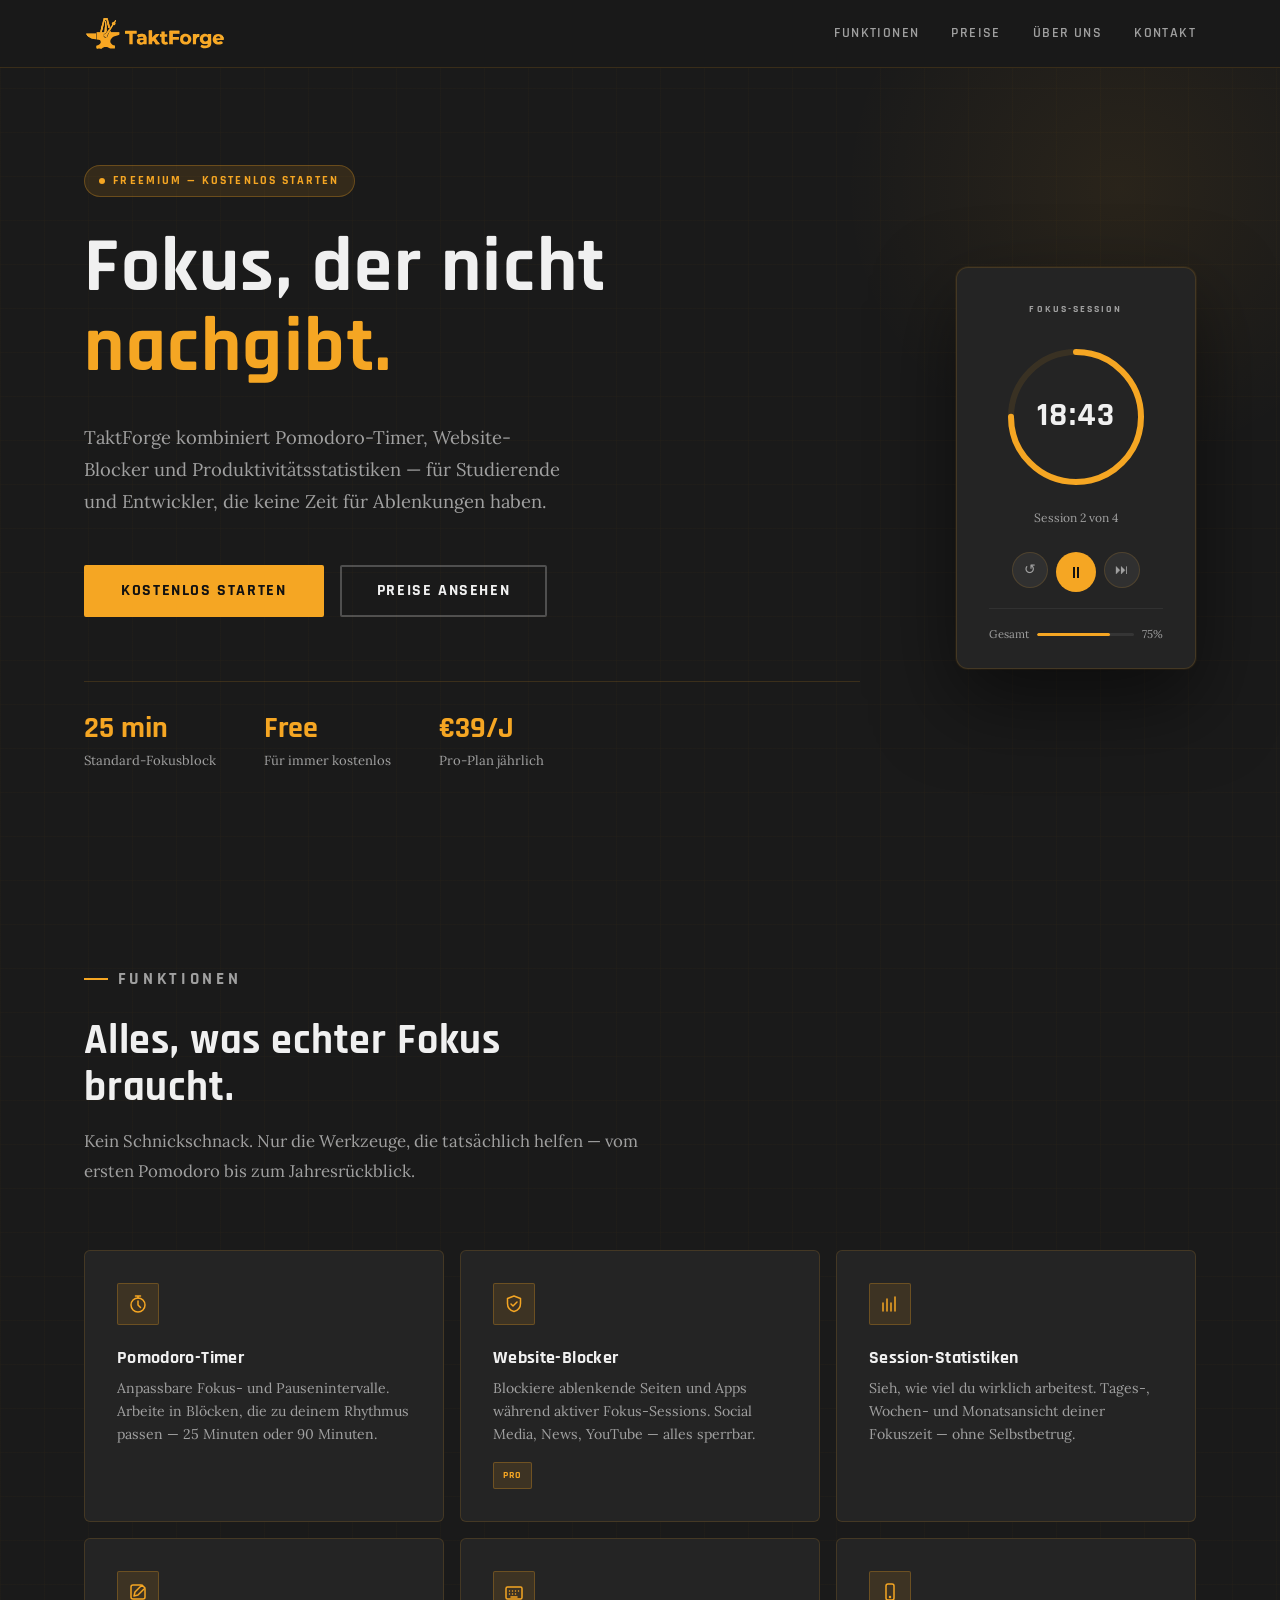
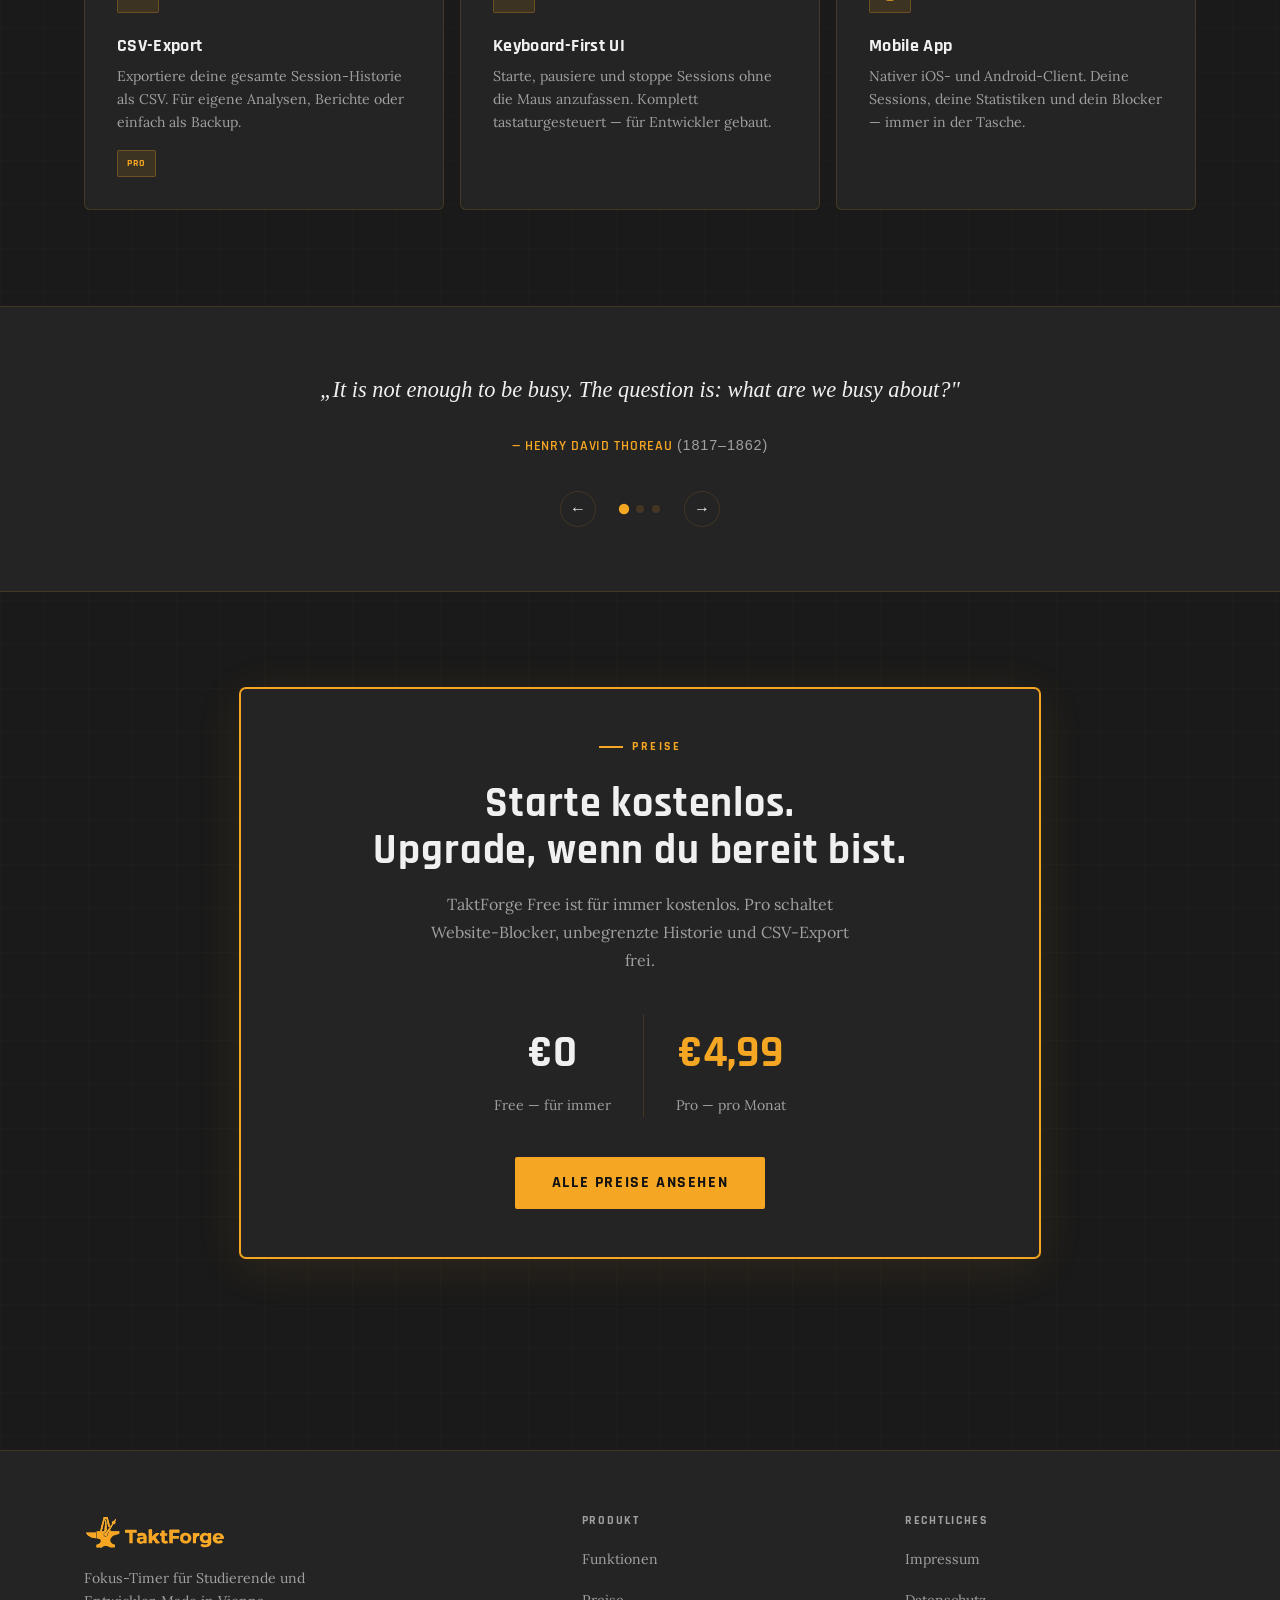
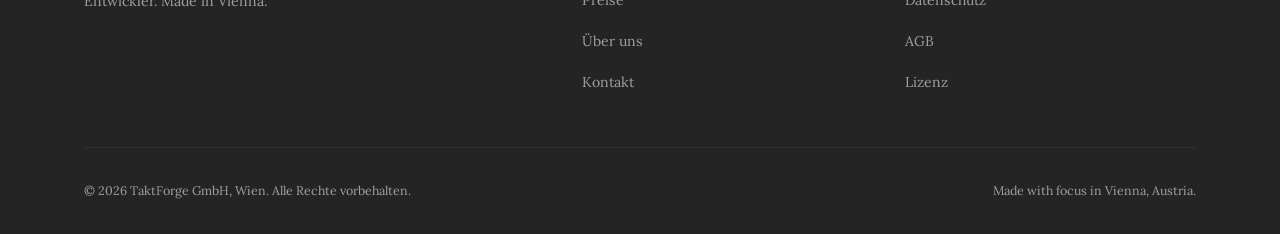
==== commit 540ac498: "Update copyright year to 2026 in multiple HTML files" ====
--- a/index.html
+++ b/index.html
@@ -518,7 +518,7 @@
           </div>
         </div>
         <div class="footer-bottom">
-          <span>© 2024 TaktForge GmbH, Wien. Alle Rechte vorbehalten.</span>
+          <span>© 2026 TaktForge GmbH, Wien. Alle Rechte vorbehalten.</span>
           <span lang="en">Made with focus in Vienna, Austria.</span>
         </div>
       </div>
